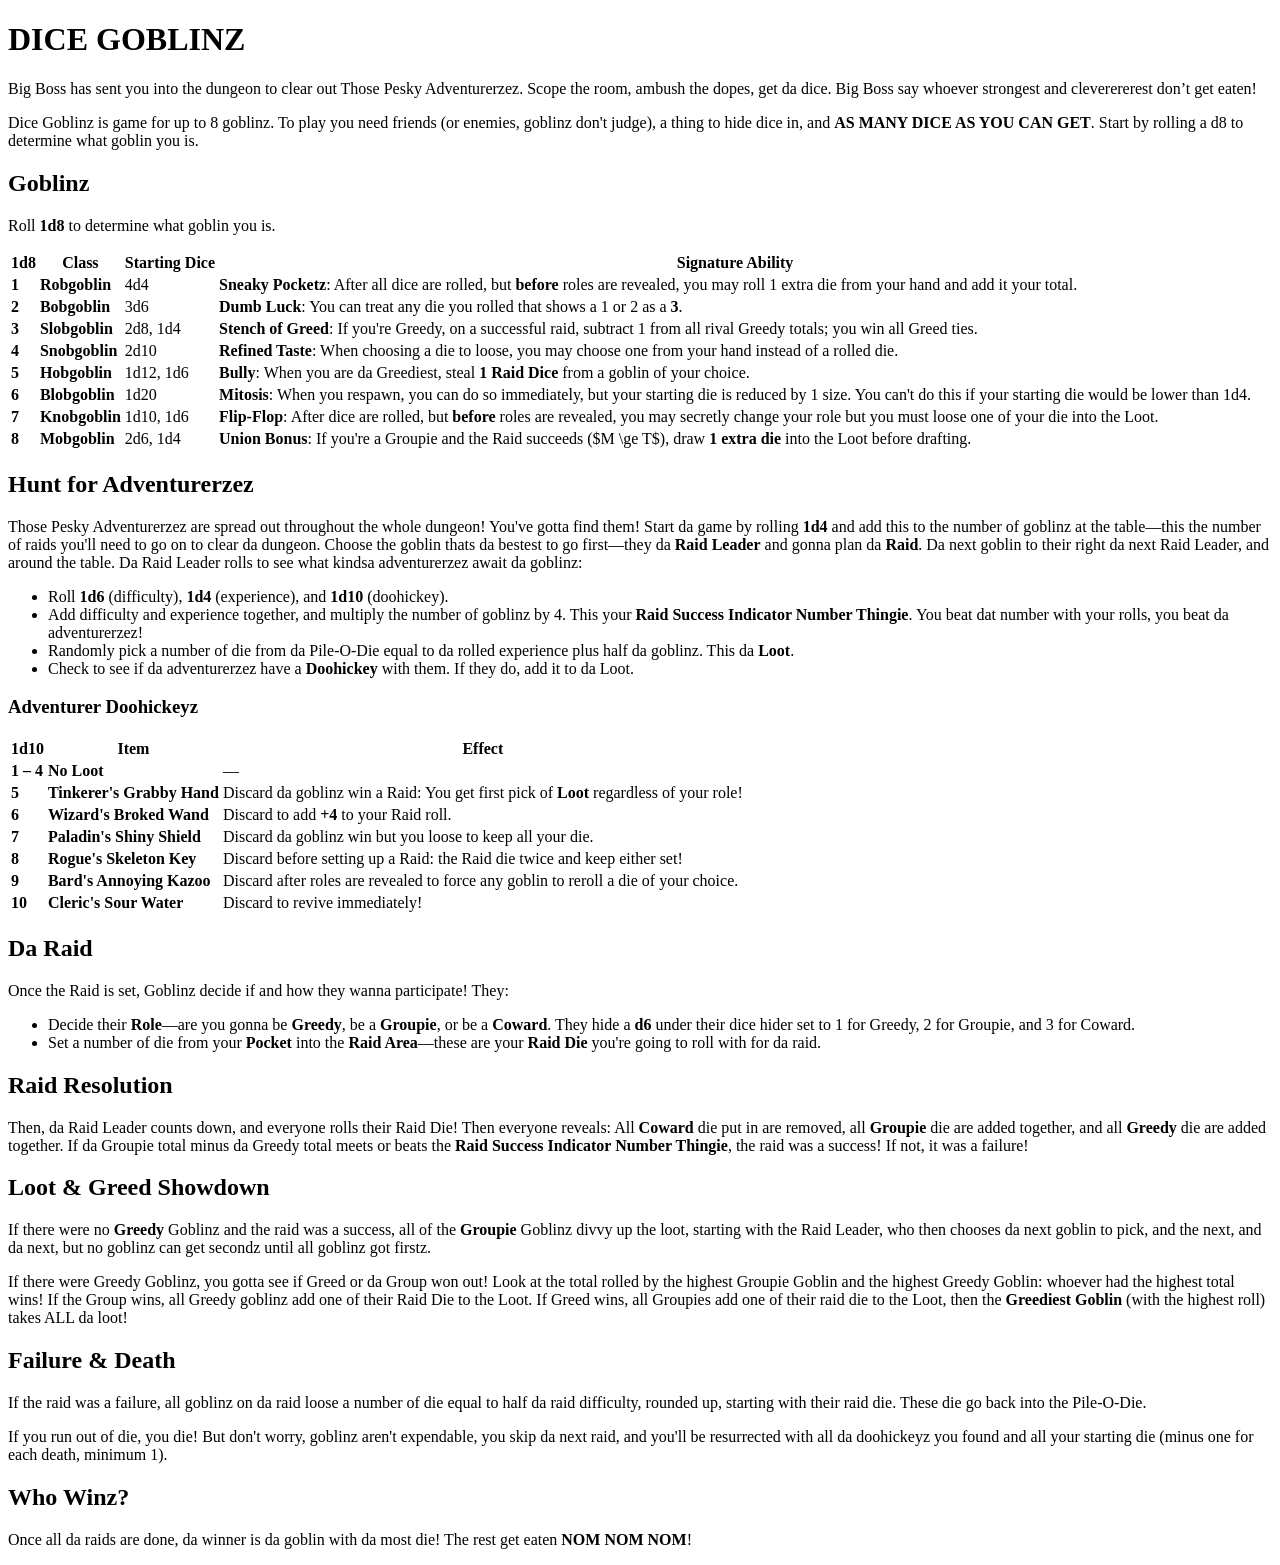
==== index.html @ c92e4a64 "feat: add semantic HTML structure and content for Dice Goblinz" ====
<!DOCTYPE html>
<html lang="en">
<head>
  <meta charset="UTF-8">
  <meta name="viewport" content="width=device-width, initial-scale=1.0">
  <title>DICE GOBLINZ</title>
  <link rel="preconnect" href="https://fonts.googleapis.com">
  <link rel="preconnect" href="https://fonts.gstatic.com" crossorigin>
  <link href="https://fonts.googleapis.com/css2?family=MedievalSharp&family=Patrick+Hand&display=swap" rel="stylesheet">
  <link rel="stylesheet" href="style.css">
</head>
<body>
  <!-- Inline SVG paper texture filter -->
  <svg class="svg-filters" aria-hidden="true" width="0" height="0" style="position: absolute; width: 0; height: 0; overflow: hidden;">
    <filter id="paper-texture">
      <feTurbulence type="fractalNoise" baseFrequency="0.04" numOctaves="4" result="noise" />
      <feColorMatrix type="matrix" values="0 0 0 0 0.94  0 0 0 0 0.88  0 0 0 0 0.76  0 0 0 0.07 0" result="coloredNoise" />
      <feComposite operator="in" in="coloredNoise" in2="SourceGraphic" result="composite" />
      <feBlend mode="multiply" in="SourceGraphic" in2="composite" />
    </filter>
  </svg>

  <main class="parchment-sheet">
    <header class="masthead">
      <h1>DICE GOBLINZ</h1>
      <p class="flavor-quote">Big Boss has sent you into the dungeon to clear out Those Pesky Adventurerzez. Scope the room, ambush the dopes, get da dice. Big Boss say whoever strongest and cleverererest don’t get eaten!</p>
      <p class="overview">Dice Goblinz is game for up to 8 goblinz. To play you need friends (or enemies, goblinz don't judge), a thing to hide dice in, and <strong>AS MANY DICE AS YOU CAN GET</strong>. Start by rolling a d8 to determine what goblin you is.</p>
    </header>

    <div class="two-columns">
      <div class="col-left">
        <section class="rule-card">
          <h2>Goblinz</h2>
          <p>Roll <strong>1d8</strong> to determine what goblin you is.</p>
          <table class="hand-drawn-table">
            <thead>
              <tr>
                <th>1d8</th>
                <th>Class</th>
                <th>Starting Dice</th>
                <th>Signature Ability</th>
              </tr>
            </thead>
            <tbody>
              <tr class="goblin-row">
                <td><strong>1</strong></td>
                <td><strong>Robgoblin</strong></td>
                <td>4d4</td>
                <td><strong>Sneaky Pocketz</strong>: After all dice are rolled, but <strong>before</strong> roles are revealed, you may roll 1 extra die from your hand and add it your total.</td>
              </tr>
              <tr class="goblin-row">
                <td><strong>2</strong></td>
                <td><strong>Bobgoblin</strong></td>
                <td>3d6</td>
                <td><strong>Dumb Luck</strong>: You can treat any die you rolled that shows a 1 or 2 as a <strong>3</strong>.</td>
              </tr>
              <tr class="goblin-row">
                <td><strong>3</strong></td>
                <td><strong>Slobgoblin</strong></td>
                <td>2d8, 1d4</td>
                <td><strong>Stench of Greed</strong>: If you're Greedy, on a successful raid, subtract 1 from all rival Greedy totals; you win all Greed ties.</td>
              </tr>
              <tr class="goblin-row">
                <td><strong>4</strong></td>
                <td><strong>Snobgoblin</strong></td>
                <td>2d10</td>
                <td><strong>Refined Taste</strong>: When choosing a die to loose, you may choose one from your hand instead of a rolled die.</td>
              </tr>
              <tr class="goblin-row">
                <td><strong>5</strong></td>
                <td><strong>Hobgoblin</strong></td>
                <td>1d12, 1d6</td>
                <td><strong>Bully</strong>: When you are da Greediest, steal <strong>1 Raid Dice</strong> from a goblin of your choice.</td>
              </tr>
              <tr class="goblin-row">
                <td><strong>6</strong></td>
                <td><strong>Blobgoblin</strong></td>
                <td>1d20</td>
                <td><strong>Mitosis</strong>: When you respawn, you can do so immediately, but your starting die is reduced by 1 size. You can't do this if your starting die would be lower than 1d4.</td>
              </tr>
              <tr class="goblin-row">
                <td><strong>7</strong></td>
                <td><strong>Knobgoblin</strong></td>
                <td>1d10, 1d6</td>
                <td><strong>Flip-Flop</strong>: After dice are rolled, but <strong>before</strong> roles are revealed, you may secretly change your role but you must loose one of your die into the Loot.</td>
              </tr>
              <tr class="goblin-row">
                <td><strong>8</strong></td>
                <td><strong>Mobgoblin</strong></td>
                <td>2d6, 1d4</td>
                <td><strong>Union Bonus</strong>: If you're a Groupie and the Raid succeeds ($M \ge T$), draw <strong>1 extra die</strong> into the Loot before drafting.</td>
              </tr>
            </tbody>
          </table>
        </section>

        <section class="rule-card">
          <h2>Hunt for Adventurerzez</h2>
          <p>Those Pesky Adventurerzez are spread out throughout the whole dungeon! You've gotta find them! Start da game by rolling <strong>1d4</strong> and add this to the number of goblinz at the table—this the number of raids you'll need to go on to clear da dungeon. Choose the goblin thats da bestest to go first—they da <strong>Raid Leader</strong> and gonna plan da <strong>Raid</strong>. Da next goblin to their right da next Raid Leader, and around the table. Da Raid Leader rolls to see what kindsa adventurerzez await da goblinz:</p>
          <ul>
            <li>Roll <strong>1d6</strong> (difficulty), <strong>1d4</strong> (experience), and <strong>1d10</strong> (doohickey).</li>
            <li>Add difficulty and experience together, and multiply the number of goblinz by 4. This your <strong>Raid Success Indicator Number Thingie</strong>. You beat dat number with your rolls, you beat da adventurerzez!</li>
            <li>Randomly pick a number of die from da Pile-O-Die equal to da rolled experience plus half da goblinz. This da <strong>Loot</strong>.</li>
            <li>Check to see if da adventurerzez have a <strong>Doohickey</strong> with them. If they do, add it to da Loot.</li>
          </ul>

          <h3>Adventurer Doohickeyz</h3>
          <table class="hand-drawn-table">
            <thead>
              <tr>
                <th>1d10</th>
                <th>Item</th>
                <th>Effect</th>
              </tr>
            </thead>
            <tbody>
              <tr class="doohickey-row">
                <td><strong>1 – 4</strong></td>
                <td><strong>No Loot</strong></td>
                <td>—</td>
              </tr>
              <tr class="doohickey-row">
                <td><strong>5</strong></td>
                <td><strong>Tinkerer's Grabby Hand</strong></td>
                <td>Discard da goblinz win a Raid: You get first pick of <strong>Loot</strong> regardless of your role!</td>
              </tr>
              <tr class="doohickey-row">
                <td><strong>6</strong></td>
                <td><strong>Wizard's Broked Wand</strong></td>
                <td>Discard to add <strong>+4</strong> to your Raid roll.</td>
              </tr>
              <tr class="doohickey-row">
                <td><strong>7</strong></td>
                <td><strong>Paladin's Shiny Shield</strong></td>
                <td>Discard da goblinz win but you loose to keep all your die.</td>
              </tr>
              <tr class="doohickey-row">
                <td><strong>8</strong></td>
                <td><strong>Rogue's Skeleton Key</strong></td>
                <td>Discard before setting up a Raid: the Raid die twice and keep either set!</td>
              </tr>
              <tr class="doohickey-row">
                <td><strong>9</strong></td>
                <td><strong>Bard's Annoying Kazoo</strong></td>
                <td>Discard after roles are revealed to force any goblin to reroll a die of your choice.</td>
              </tr>
              <tr class="doohickey-row">
                <td><strong>10</strong></td>
                <td><strong>Cleric's Sour Water</strong></td>
                <td>Discard to revive immediately!</td>
              </tr>
            </tbody>
          </table>
        </section>
      </div>

      <div class="col-right">
        <section class="rule-card">
          <h2>Da Raid</h2>
          <p>Once the Raid is set, Goblinz decide if and how they wanna participate! They:</p>
          <ul>
            <li>Decide their <strong>Role</strong>—are you gonna be <strong>Greedy</strong>, be a <strong>Groupie</strong>, or be a <strong>Coward</strong>. They hide a <strong>d6</strong> under their dice hider set to 1 for Greedy, 2 for Groupie, and 3 for Coward.</li>
            <li>Set a number of die from your <strong>Pocket</strong> into the <strong>Raid Area</strong>—these are your <strong>Raid Die</strong> you're going to roll with for da raid.</li>
          </ul>
        </section>

        <section class="rule-card">
          <h2>Raid Resolution</h2>
          <p>Then, da Raid Leader counts down, and everyone rolls their Raid Die! Then everyone reveals: All <strong>Coward</strong> die put in are removed, all <strong>Groupie</strong> die are added together, and all <strong>Greedy</strong> die are added together. If da Groupie total minus da Greedy total meets or beats the <strong>Raid Success Indicator Number Thingie</strong>, the raid was a success! If not, it was a failure!</p>
        </section>

        <section class="rule-card">
          <h2>Loot &amp; Greed Showdown</h2>
          <p>If there were no <strong>Greedy</strong> Goblinz and the raid was a success, all of the <strong>Groupie</strong> Goblinz divvy up the loot, starting with the Raid Leader, who then chooses da next goblin to pick, and the next, and da next, but no goblinz can get secondz until all goblinz got firstz.</p>
          <p>If there were Greedy Goblinz, you gotta see if Greed or da Group won out! Look at the total rolled by the highest Groupie Goblin and the highest Greedy Goblin: whoever had the highest total wins! If the Group wins, all Greedy goblinz add one of their Raid Die to the Loot. If Greed wins, all Groupies add one of their raid die to the Loot, then the <strong>Greediest Goblin</strong> (with the highest roll) takes ALL da loot!</p>
        </section>

        <section class="rule-card">
          <h2>Failure &amp; Death</h2>
          <p>If the raid was a failure, all goblinz on da raid loose a number of die equal to half da raid difficulty, rounded up, starting with their raid die. These die go back into the Pile-O-Die.</p>
          <p>If you run out of die, you die! But don't worry, goblinz aren't expendable, you skip da next raid, and you'll be resurrected with all da doohickeyz you found and all your starting die (minus one for each death, minimum 1).</p>
        </section>

        <section class="rule-card nom-callout">
          <h2>Who Winz?</h2>
          <p>Once all da raids are done, da winner is da goblin with da most die! The rest get eaten <strong>NOM NOM NOM</strong>!</p>
        </section>
      </div>
    </div>
  </main>
</body>
</html>
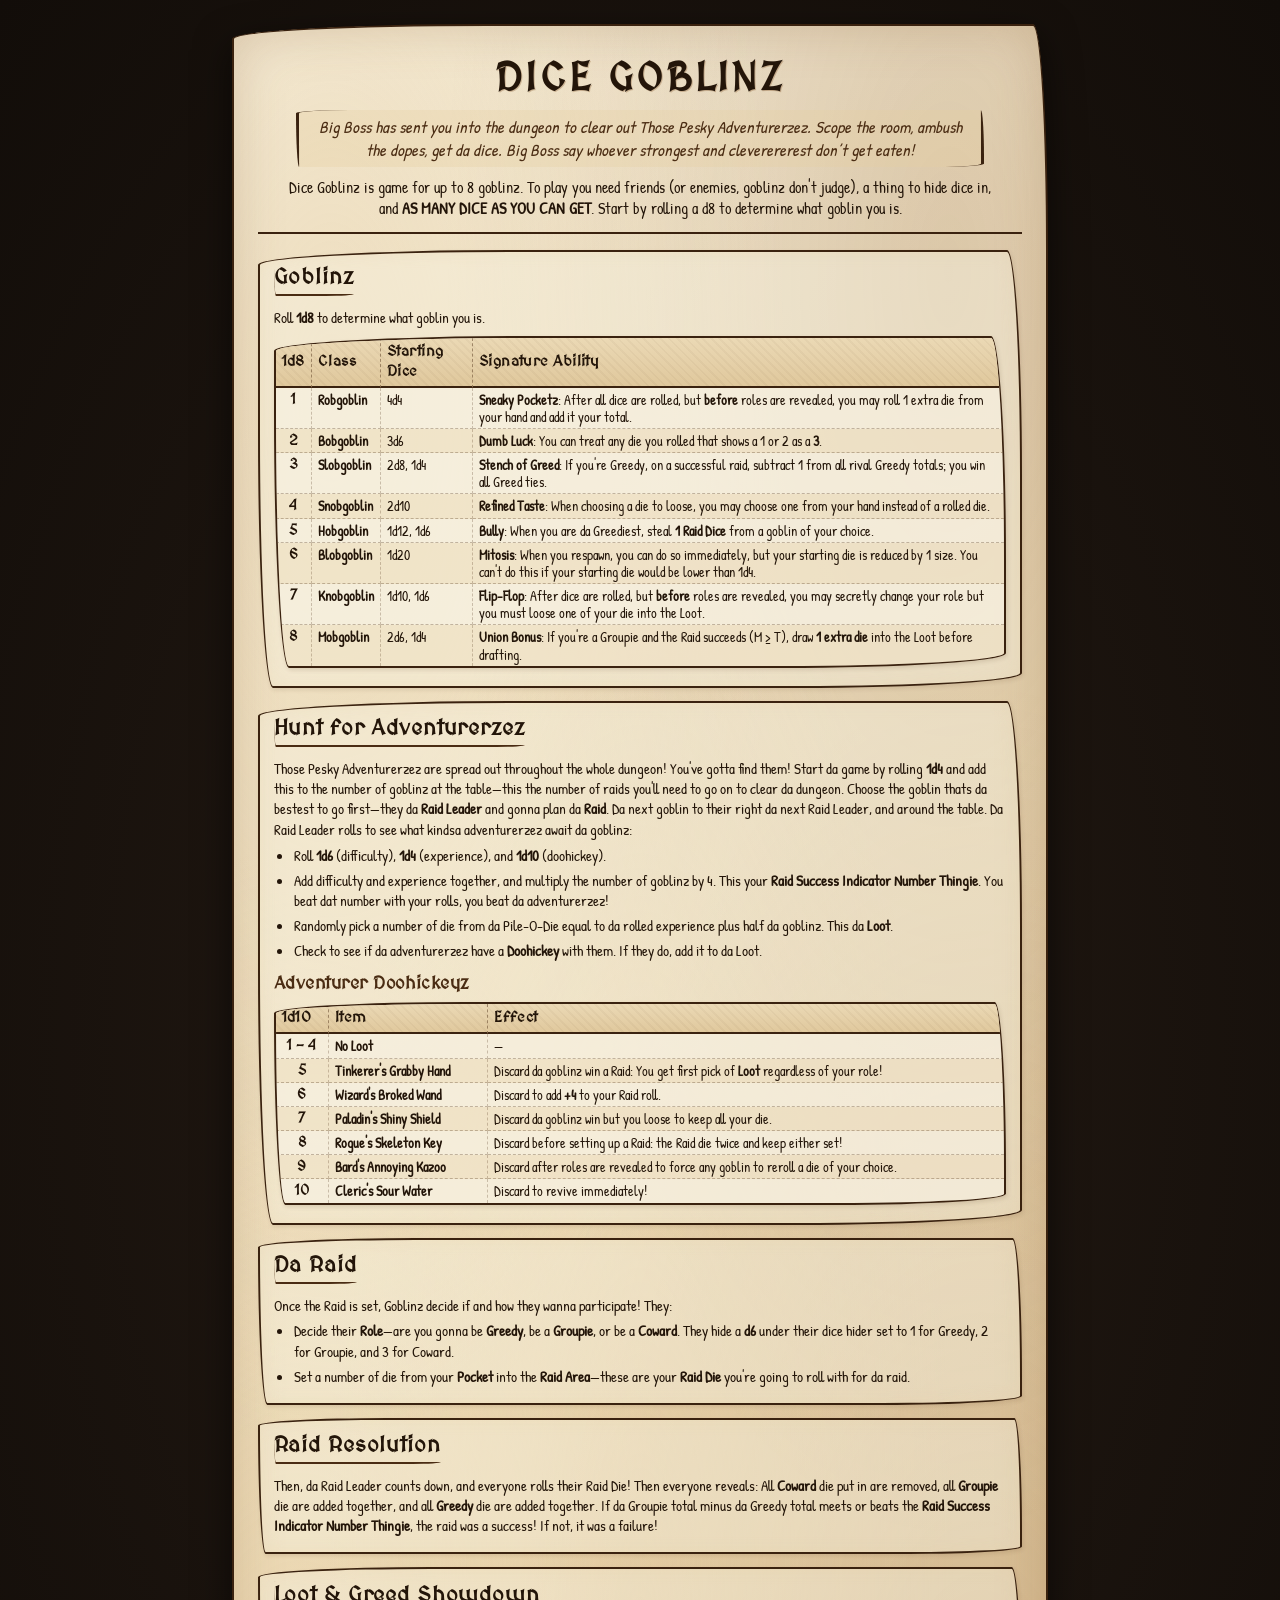
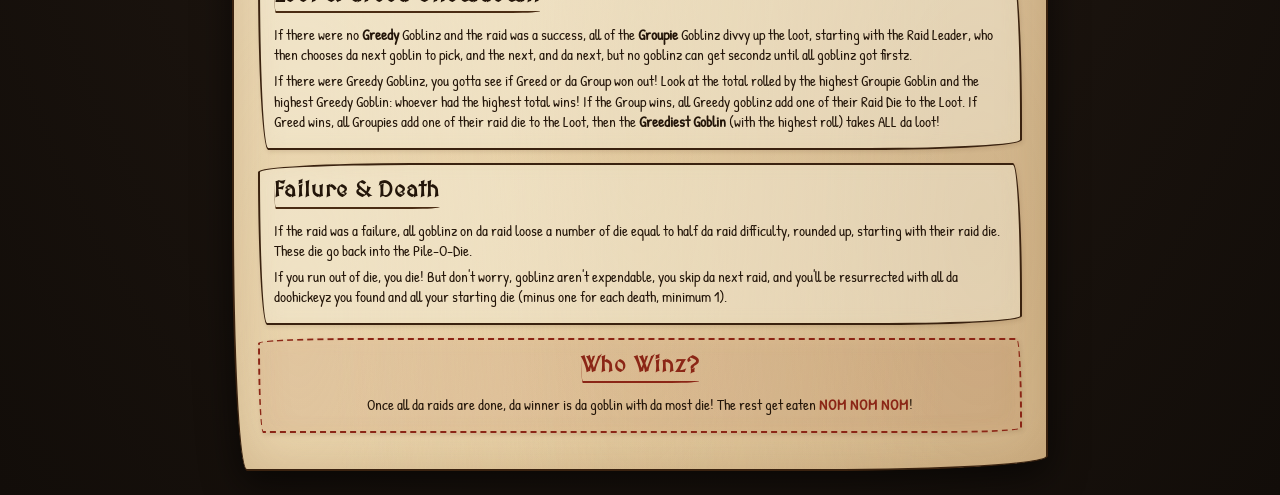
==== commit 8340dda4: "style: implement hand-scrawled parchment aesthetic and hand-drawn tables" ====
--- a/index.html
+++ b/index.html
@@ -88,7 +88,7 @@
                 <td><strong>8</strong></td>
                 <td><strong>Mobgoblin</strong></td>
                 <td>2d6, 1d4</td>
-                <td><strong>Union Bonus</strong>: If you're a Groupie and the Raid succeeds ($M \ge T$), draw <strong>1 extra die</strong> into the Loot before drafting.</td>
+                <td><strong>Union Bonus</strong>: If you're a Groupie and the Raid succeeds (M ≥ T), draw <strong>1 extra die</strong> into the Loot before drafting.</td>
               </tr>
             </tbody>
           </table>
--- a/style.css
+++ b/style.css
@@ -0,0 +1,318 @@
+/* ==========================================================================
+   Dice Goblinz - Hand-Scrawled Parchment Aesthetic & Hand-Drawn Tables
+   ========================================================================== */
+
+@import url('https://fonts.googleapis.com/css2?family=MedievalSharp&family=Patrick+Hand&display=swap');
+
+:root {
+  /* Parchment tones */
+  --parchment: #f7f1e1;
+  --parchment-light: #fcf9f2;
+  --parchment-mid: #eedebd;
+  --parchment-dark: #e5cca0;
+  --parchment-stain: #ddbf8e;
+  --parchment-edge: #8c5f33;
+  --parchment-shadow: rgba(74, 44, 19, 0.15);
+
+  /* Ink tones */
+  --ink: #231509;
+  --ink-secondary: #4a2c13;
+  --ink-border: #3a220f;
+  --ink-crimson: #8b2616;
+  --ink-green: #1a5e20;
+  --ink-gold: #a8782a;
+  --ink-faint: rgba(35, 21, 9, 0.08);
+  --ink-shading: rgba(74, 44, 19, 0.12);
+
+  /* Hand-drawn geometry */
+  --hand-drawn-radius: 255px 15px 225px 15px / 15px 225px 15px 255px;
+}
+
+*, *::before, *::after {
+  box-sizing: border-box;
+}
+
+body {
+  margin: 0;
+  padding: 1.5rem 1rem;
+  background-color: #18120e;
+  background-image:
+    radial-gradient(ellipse at center, #251b14 0%, #120d09 100%);
+  color: var(--ink);
+  font-family: 'Patrick Hand', 'Kalam', 'Caveat', cursive, sans-serif;
+  font-size: 15px;
+  line-height: 1.35;
+  min-height: 100vh;
+}
+
+/* Inline SVG filters hidden from rendering tree */
+.svg-filters {
+  position: absolute;
+  width: 0;
+  height: 0;
+  overflow: hidden;
+  pointer-events: none;
+}
+
+/* ==========================================================================
+   Parchment Sheet Surface
+   ========================================================================== */
+
+.parchment-sheet {
+  position: relative;
+  max-width: 8.5in;
+  margin: 0 auto;
+  padding: 1.5rem;
+  background-color: var(--parchment);
+  background-image:
+    radial-gradient(ellipse at 12% 18%, rgba(229, 204, 160, 0.45) 0%, transparent 45%),
+    radial-gradient(ellipse at 88% 12%, rgba(140, 95, 51, 0.22) 0%, transparent 50%),
+    radial-gradient(ellipse at 50% 80%, rgba(221, 191, 142, 0.35) 0%, transparent 55%),
+    radial-gradient(ellipse at 92% 88%, rgba(140, 95, 51, 0.26) 0%, transparent 45%),
+    radial-gradient(ellipse at 8% 92%, rgba(229, 204, 160, 0.38) 0%, transparent 40%),
+    linear-gradient(135deg, #f7f1e1 0%, #eedebd 50%, #e5cca0 100%);
+  color: var(--ink);
+  border: 2px solid var(--ink-border);
+  border-radius: 255px 15px 225px 15px / 15px 225px 15px 255px;
+  box-shadow:
+    0 12px 36px rgba(0, 0, 0, 0.6),
+    inset 0 0 50px rgba(140, 95, 51, 0.25);
+  overflow: hidden;
+}
+
+/* SVG paper grain filter overlay */
+.parchment-sheet::before {
+  content: "";
+  position: absolute;
+  inset: 0;
+  filter: url('#paper-texture');
+  opacity: 0.28;
+  mix-blend-mode: multiply;
+  pointer-events: none;
+  z-index: 0;
+}
+
+.parchment-sheet > * {
+  position: relative;
+  z-index: 1;
+}
+
+/* ==========================================================================
+   Typography Hierarchy & Masthead
+   ========================================================================== */
+
+.masthead {
+  text-align: center;
+  margin-bottom: 1rem;
+  padding-bottom: 0.75rem;
+  border-bottom: 2px double var(--ink-border);
+}
+
+.masthead h1 {
+  font-family: 'MedievalSharp', 'Almendra', cursive, fantasy, sans-serif;
+  font-size: 2.5rem;
+  font-weight: 700;
+  letter-spacing: 0.08em;
+  color: var(--ink);
+  margin: 0 0 0.4rem 0;
+  text-shadow: 1px 1px 0 rgba(140, 95, 51, 0.35);
+  text-transform: uppercase;
+}
+
+.flavor-quote {
+  font-family: 'Patrick Hand', 'Caveat', cursive, sans-serif;
+  font-style: italic;
+  font-size: 1.05rem;
+  line-height: 1.35;
+  color: var(--ink-secondary);
+  max-width: 90%;
+  margin: 0 auto 0.6rem auto;
+  padding: 0.35rem 0.8rem;
+  background: rgba(229, 204, 160, 0.3);
+  border-left: 3px solid var(--ink-border);
+  border-right: 3px solid var(--ink-border);
+  border-radius: 255px 15px 225px 15px / 15px 225px 15px 255px;
+}
+
+.overview {
+  font-size: 1rem;
+  line-height: 1.35;
+  max-width: 92%;
+  margin: 0 auto;
+  color: var(--ink);
+}
+
+/* ==========================================================================
+   Hand-Drawn Rule Cards & Section Headers
+   ========================================================================== */
+
+.rule-card {
+  background: rgba(247, 241, 225, 0.45);
+  border: 2px solid var(--ink-border);
+  border-radius: 255px 15px 225px 15px / 15px 225px 15px 255px;
+  padding: 0.65rem 0.85rem;
+  margin-bottom: 0.8rem;
+  box-shadow:
+    1px 2px 4px var(--ink-shading),
+    inset 0 0 15px rgba(229, 204, 160, 0.2);
+}
+
+.rule-card h2 {
+  font-family: 'MedievalSharp', 'Almendra', cursive, fantasy, sans-serif;
+  font-size: 1.35rem;
+  font-weight: 700;
+  color: var(--ink);
+  margin: 0 0 0.4rem 0;
+  padding-bottom: 0.15rem;
+  border-bottom: 2px solid var(--ink-secondary);
+  border-radius: 255px 15px 225px 15px / 15px 225px 15px 255px;
+  display: inline-block;
+  letter-spacing: 0.04em;
+}
+
+.rule-card h3 {
+  font-family: 'MedievalSharp', 'Almendra', cursive, fantasy, sans-serif;
+  font-size: 1.1rem;
+  font-weight: 700;
+  color: var(--ink-secondary);
+  margin: 0.6rem 0 0.35rem 0;
+  letter-spacing: 0.03em;
+}
+
+.rule-card p {
+  margin: 0.35rem 0;
+}
+
+.rule-card ul {
+  margin: 0.35rem 0;
+  padding-left: 1.25rem;
+}
+
+.rule-card li {
+  margin-bottom: 0.3rem;
+}
+
+/* Thematic Callout Blocks */
+.nom-callout {
+  background: rgba(139, 38, 22, 0.08);
+  border: 2px dashed var(--ink-crimson);
+  border-radius: 255px 15px 225px 15px / 15px 225px 15px 255px;
+  text-align: center;
+  padding: 0.6rem 0.85rem;
+}
+
+.nom-callout h2 {
+  color: var(--ink-crimson);
+  border-bottom-color: var(--ink-crimson);
+}
+
+.nom-callout strong {
+  color: var(--ink-crimson);
+  letter-spacing: 0.05em;
+}
+
+/* ==========================================================================
+   Hand-Drawn Table Aesthetics
+   ========================================================================== */
+
+.hand-drawn-table {
+  width: 100%;
+  border-collapse: separate;
+  border-spacing: 0;
+  margin: 0.5rem 0;
+  border: 2px solid var(--ink-border);
+  border-radius: 255px 15px 225px 15px / 15px 225px 15px 255px;
+  overflow: hidden;
+  background-color: rgba(247, 241, 225, 0.5);
+  box-shadow: 1px 2px 4px var(--parchment-shadow);
+}
+
+.hand-drawn-table thead tr {
+  background:
+    repeating-linear-gradient(
+      45deg,
+      rgba(74, 44, 19, 0.04),
+      rgba(74, 44, 19, 0.04) 2px,
+      transparent 2px,
+      transparent 6px
+    ),
+    linear-gradient(to bottom, #ebd9b5 0%, #dfc79b 100%);
+}
+
+.hand-drawn-table th {
+  font-family: 'MedievalSharp', 'Almendra', cursive, fantasy, sans-serif;
+  font-weight: 700;
+  color: var(--ink);
+  text-align: left;
+  padding: 4px 6px;
+  border-bottom: 2px solid var(--ink-border);
+  border-right: 1px dashed rgba(74, 44, 19, 0.45);
+  font-size: 0.92rem;
+  letter-spacing: 0.03em;
+}
+
+.hand-drawn-table th:last-child {
+  border-right: none;
+}
+
+.hand-drawn-table td {
+  padding: 3px 6px;
+  border-bottom: 1px dashed rgba(74, 44, 19, 0.3);
+  border-right: 1px dashed rgba(74, 44, 19, 0.25);
+  font-size: 0.88rem;
+  line-height: 1.22;
+  color: var(--ink);
+  vertical-align: top;
+}
+
+.hand-drawn-table td:last-child {
+  border-right: none;
+}
+
+.hand-drawn-table tbody tr:last-child td {
+  border-bottom: none;
+}
+
+/* Uneven cell shading & hand-tinting */
+.hand-drawn-table tbody tr:nth-child(even) {
+  background-color: rgba(229, 204, 160, 0.28);
+}
+
+.hand-drawn-table tbody tr:nth-child(odd) {
+  background-color: rgba(247, 241, 225, 0.35);
+}
+
+.hand-drawn-table tbody tr:hover {
+  background-color: rgba(221, 191, 142, 0.45);
+}
+
+/* Distinctive first-column roll styling */
+.hand-drawn-table td:first-child {
+  font-family: 'MedievalSharp', cursive, fantasy, sans-serif;
+  font-weight: 700;
+  text-align: center;
+  color: var(--ink-secondary);
+  white-space: nowrap;
+}
+
+/* ==========================================================================
+   Ink Stamps & Highlights
+   ========================================================================== */
+
+strong {
+  font-weight: 700;
+  color: var(--ink);
+}
+
+.ink-accent {
+  color: var(--ink-crimson);
+}
+
+.ink-badge {
+  display: inline-block;
+  border: 1px solid var(--ink-crimson);
+  border-radius: 255px 15px 225px 15px / 15px 225px 15px 255px;
+  padding: 0.1em 0.35em;
+  color: var(--ink-crimson);
+  font-weight: bold;
+}
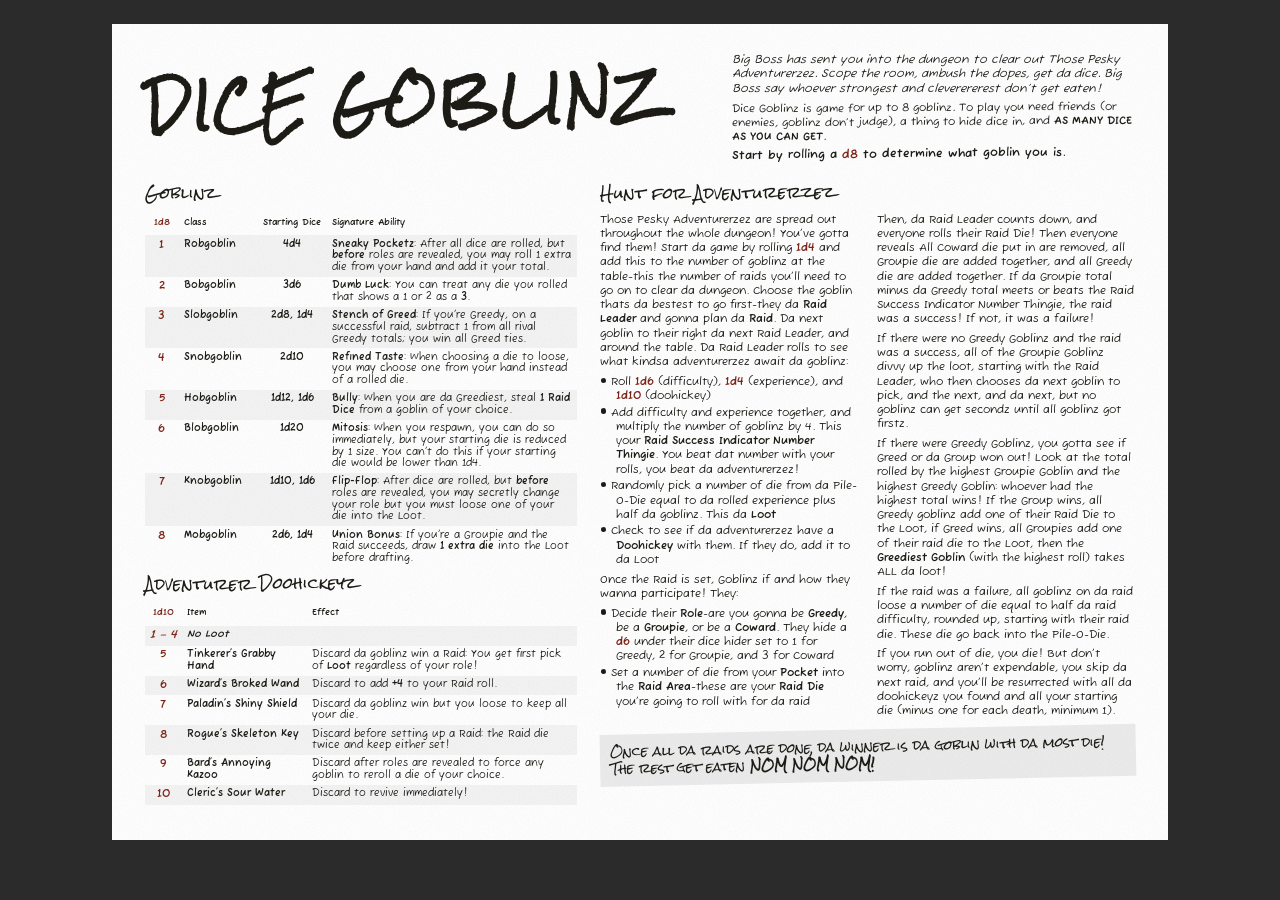
==== commit 17463191: "Website" ====
--- a/index.html
+++ b/index.html
@@ -1,192 +1,107 @@
 <!DOCTYPE html>
 <html lang="en">
 <head>
-  <meta charset="UTF-8">
-  <meta name="viewport" content="width=device-width, initial-scale=1.0">
-  <title>DICE GOBLINZ</title>
-  <link rel="preconnect" href="https://fonts.googleapis.com">
-  <link rel="preconnect" href="https://fonts.gstatic.com" crossorigin>
-  <link href="https://fonts.googleapis.com/css2?family=MedievalSharp&family=Patrick+Hand&display=swap" rel="stylesheet">
-  <link rel="stylesheet" href="style.css">
+<meta charset="utf-8">
+<title>Dice Goblinz</title>
+<meta name="viewport" content="width=device-width, initial-scale=1">
+<meta name="description" content="Da rules for Dice Goblinz, on one page you can print.">
+<link rel="preconnect" href="https://fonts.googleapis.com">
+<link rel="preconnect" href="https://fonts.gstatic.com" crossorigin>
+<link href="https://fonts.googleapis.com/css2?family=Fuzzy+Bubbles:wght@400;700&family=Rock+Salt&display=swap" rel="stylesheet">
+<link rel="stylesheet" href="style.css">
 </head>
 <body>
-  <!-- Inline SVG paper texture filter -->
-  <svg class="svg-filters" aria-hidden="true" width="0" height="0" style="position: absolute; width: 0; height: 0; overflow: hidden;">
-    <filter id="paper-texture">
-      <feTurbulence type="fractalNoise" baseFrequency="0.04" numOctaves="4" result="noise" />
-      <feColorMatrix type="matrix" values="0 0 0 0 0.94  0 0 0 0 0.88  0 0 0 0 0.76  0 0 0 0.07 0" result="coloredNoise" />
-      <feComposite operator="in" in="coloredNoise" in2="SourceGraphic" result="composite" />
-      <feBlend mode="multiply" in="SourceGraphic" in2="composite" />
-    </filter>
-  </svg>
+<svg class="defs" aria-hidden="true">
+  <filter id="grain"><feTurbulence type="fractalNoise" baseFrequency="0.8" numOctaves="3"/><feColorMatrix type="saturate" values="0"/></filter>
+</svg>
 
-  <main class="parchment-sheet">
-    <header class="masthead">
-      <h1>DICE GOBLINZ</h1>
-      <p class="flavor-quote">Big Boss has sent you into the dungeon to clear out Those Pesky Adventurerzez. Scope the room, ambush the dopes, get da dice. Big Boss say whoever strongest and cleverererest don’t get eaten!</p>
-      <p class="overview">Dice Goblinz is game for up to 8 goblinz. To play you need friends (or enemies, goblinz don't judge), a thing to hide dice in, and <strong>AS MANY DICE AS YOU CAN GET</strong>. Start by rolling a d8 to determine what goblin you is.</p>
-    </header>
+<div class="stage">
+<div class="sheet">
+  <div class="paper-grain" aria-hidden="true"></div>
 
-    <div class="two-columns">
-      <div class="col-left">
-        <section class="rule-card">
-          <h2>Goblinz</h2>
-          <p>Roll <strong>1d8</strong> to determine what goblin you is.</p>
-          <table class="hand-drawn-table">
-            <thead>
-              <tr>
-                <th>1d8</th>
-                <th>Class</th>
-                <th>Starting Dice</th>
-                <th>Signature Ability</th>
-              </tr>
-            </thead>
-            <tbody>
-              <tr class="goblin-row">
-                <td><strong>1</strong></td>
-                <td><strong>Robgoblin</strong></td>
-                <td>4d4</td>
-                <td><strong>Sneaky Pocketz</strong>: After all dice are rolled, but <strong>before</strong> roles are revealed, you may roll 1 extra die from your hand and add it your total.</td>
-              </tr>
-              <tr class="goblin-row">
-                <td><strong>2</strong></td>
-                <td><strong>Bobgoblin</strong></td>
-                <td>3d6</td>
-                <td><strong>Dumb Luck</strong>: You can treat any die you rolled that shows a 1 or 2 as a <strong>3</strong>.</td>
-              </tr>
-              <tr class="goblin-row">
-                <td><strong>3</strong></td>
-                <td><strong>Slobgoblin</strong></td>
-                <td>2d8, 1d4</td>
-                <td><strong>Stench of Greed</strong>: If you're Greedy, on a successful raid, subtract 1 from all rival Greedy totals; you win all Greed ties.</td>
-              </tr>
-              <tr class="goblin-row">
-                <td><strong>4</strong></td>
-                <td><strong>Snobgoblin</strong></td>
-                <td>2d10</td>
-                <td><strong>Refined Taste</strong>: When choosing a die to loose, you may choose one from your hand instead of a rolled die.</td>
-              </tr>
-              <tr class="goblin-row">
-                <td><strong>5</strong></td>
-                <td><strong>Hobgoblin</strong></td>
-                <td>1d12, 1d6</td>
-                <td><strong>Bully</strong>: When you are da Greediest, steal <strong>1 Raid Dice</strong> from a goblin of your choice.</td>
-              </tr>
-              <tr class="goblin-row">
-                <td><strong>6</strong></td>
-                <td><strong>Blobgoblin</strong></td>
-                <td>1d20</td>
-                <td><strong>Mitosis</strong>: When you respawn, you can do so immediately, but your starting die is reduced by 1 size. You can't do this if your starting die would be lower than 1d4.</td>
-              </tr>
-              <tr class="goblin-row">
-                <td><strong>7</strong></td>
-                <td><strong>Knobgoblin</strong></td>
-                <td>1d10, 1d6</td>
-                <td><strong>Flip-Flop</strong>: After dice are rolled, but <strong>before</strong> roles are revealed, you may secretly change your role but you must loose one of your die into the Loot.</td>
-              </tr>
-              <tr class="goblin-row">
-                <td><strong>8</strong></td>
-                <td><strong>Mobgoblin</strong></td>
-                <td>2d6, 1d4</td>
-                <td><strong>Union Bonus</strong>: If you're a Groupie and the Raid succeeds (M ≥ T), draw <strong>1 extra die</strong> into the Loot before drafting.</td>
-              </tr>
-            </tbody>
-          </table>
-        </section>
+  <header class="masthead">
+    <div class="mast-left">
+      <h1 class="wordmark">DICE GOBLINZ</h1>
+    </div>
+    <div class="mast-right">
+      <p class="flavor">Big Boss has sent you into the dungeon to clear out Those Pesky Adventurerzez. Scope the room, ambush the dopes, get da dice. Big Boss say whoever strongest and cleverererest don&rsquo;t get eaten!</p>
+      <p class="needs">Dice Goblinz is game for up to 8 goblinz. To play you need friends (or enemies, goblinz don&rsquo;t judge), a thing to hide dice in, and <b>AS MANY DICE AS YOU CAN GET</b>.</p>
+      <p class="rollup">Start by rolling a <b class="die">d8</b> to determine what goblin you is.</p>
+    </div>
+  </header>
 
-        <section class="rule-card">
-          <h2>Hunt for Adventurerzez</h2>
-          <p>Those Pesky Adventurerzez are spread out throughout the whole dungeon! You've gotta find them! Start da game by rolling <strong>1d4</strong> and add this to the number of goblinz at the table—this the number of raids you'll need to go on to clear da dungeon. Choose the goblin thats da bestest to go first—they da <strong>Raid Leader</strong> and gonna plan da <strong>Raid</strong>. Da next goblin to their right da next Raid Leader, and around the table. Da Raid Leader rolls to see what kindsa adventurerzez await da goblinz:</p>
-          <ul>
-            <li>Roll <strong>1d6</strong> (difficulty), <strong>1d4</strong> (experience), and <strong>1d10</strong> (doohickey).</li>
-            <li>Add difficulty and experience together, and multiply the number of goblinz by 4. This your <strong>Raid Success Indicator Number Thingie</strong>. You beat dat number with your rolls, you beat da adventurerzez!</li>
-            <li>Randomly pick a number of die from da Pile-O-Die equal to da rolled experience plus half da goblinz. This da <strong>Loot</strong>.</li>
-            <li>Check to see if da adventurerzez have a <strong>Doohickey</strong> with them. If they do, add it to da Loot.</li>
-          </ul>
-
-          <h3>Adventurer Doohickeyz</h3>
-          <table class="hand-drawn-table">
-            <thead>
-              <tr>
-                <th>1d10</th>
-                <th>Item</th>
-                <th>Effect</th>
-              </tr>
-            </thead>
-            <tbody>
-              <tr class="doohickey-row">
-                <td><strong>1 – 4</strong></td>
-                <td><strong>No Loot</strong></td>
-                <td>—</td>
-              </tr>
-              <tr class="doohickey-row">
-                <td><strong>5</strong></td>
-                <td><strong>Tinkerer's Grabby Hand</strong></td>
-                <td>Discard da goblinz win a Raid: You get first pick of <strong>Loot</strong> regardless of your role!</td>
-              </tr>
-              <tr class="doohickey-row">
-                <td><strong>6</strong></td>
-                <td><strong>Wizard's Broked Wand</strong></td>
-                <td>Discard to add <strong>+4</strong> to your Raid roll.</td>
-              </tr>
-              <tr class="doohickey-row">
-                <td><strong>7</strong></td>
-                <td><strong>Paladin's Shiny Shield</strong></td>
-                <td>Discard da goblinz win but you loose to keep all your die.</td>
-              </tr>
-              <tr class="doohickey-row">
-                <td><strong>8</strong></td>
-                <td><strong>Rogue's Skeleton Key</strong></td>
-                <td>Discard before setting up a Raid: the Raid die twice and keep either set!</td>
-              </tr>
-              <tr class="doohickey-row">
-                <td><strong>9</strong></td>
-                <td><strong>Bard's Annoying Kazoo</strong></td>
-                <td>Discard after roles are revealed to force any goblin to reroll a die of your choice.</td>
-              </tr>
-              <tr class="doohickey-row">
-                <td><strong>10</strong></td>
-                <td><strong>Cleric's Sour Water</strong></td>
-                <td>Discard to revive immediately!</td>
-              </tr>
-            </tbody>
-          </table>
-        </section>
+  <div class="body">
+    <section class="rail">
+      <h2 class="zone">Goblinz</h2>
+      <div class="tbl-wrap">
+      <table class="tbl goblinz">
+        <thead><tr><th class="c-roll">1d8</th><th class="c-name">Class</th><th class="c-dice">Starting Dice</th><th>Signature Ability</th></tr></thead>
+        <tbody>
+          <tr><td class="c-roll">1</td><td class="c-name">Robgoblin</td><td class="c-dice">4d4</td><td><b>Sneaky Pocketz</b>: After all dice are rolled, but <b>before</b> roles are revealed, you may roll 1 extra die from your hand and add it your total.</td></tr>
+          <tr><td class="c-roll">2</td><td class="c-name">Bobgoblin</td><td class="c-dice">3d6</td><td><b>Dumb Luck</b>: You can treat any die you rolled that shows a 1 or 2 as a <b>3</b>.</td></tr>
+          <tr><td class="c-roll">3</td><td class="c-name">Slobgoblin</td><td class="c-dice">2d8, 1d4</td><td><b>Stench of Greed</b>: If you&rsquo;re Greedy, on a successful raid, subtract 1 from all rival Greedy totals; you win all Greed ties.</td></tr>
+          <tr><td class="c-roll">4</td><td class="c-name">Snobgoblin</td><td class="c-dice">2d10</td><td><b>Refined Taste</b>: When choosing a die to loose, you may choose one from your hand instead of a rolled die.</td></tr>
+          <tr><td class="c-roll">5</td><td class="c-name">Hobgoblin</td><td class="c-dice">1d12, 1d6</td><td><b>Bully</b>: When you are da Greediest, steal <b>1 Raid Dice</b> from a goblin of your choice.</td></tr>
+          <tr><td class="c-roll">6</td><td class="c-name">Blobgoblin</td><td class="c-dice">1d20</td><td><b>Mitosis</b>: When you respawn, you can do so immediately, but your starting die is reduced by 1 size. You can&rsquo;t do this if your starting die would be lower than 1d4.</td></tr>
+          <tr><td class="c-roll">7</td><td class="c-name">Knobgoblin</td><td class="c-dice">1d10, 1d6</td><td><b>Flip-Flop</b>: After dice are rolled, but <b>before</b> roles are revealed, you may secretly change your role but you must loose one of your die into the Loot.</td></tr>
+          <tr><td class="c-roll">8</td><td class="c-name">Mobgoblin</td><td class="c-dice">2d6, 1d4</td><td><b>Union Bonus</b>: If you&rsquo;re a Groupie and the Raid succeeds, draw <b>1 extra die</b> into the Loot before drafting.</td></tr>
+        </tbody>
+      </table>
       </div>
 
-      <div class="col-right">
-        <section class="rule-card">
-          <h2>Da Raid</h2>
-          <p>Once the Raid is set, Goblinz decide if and how they wanna participate! They:</p>
-          <ul>
-            <li>Decide their <strong>Role</strong>—are you gonna be <strong>Greedy</strong>, be a <strong>Groupie</strong>, or be a <strong>Coward</strong>. They hide a <strong>d6</strong> under their dice hider set to 1 for Greedy, 2 for Groupie, and 3 for Coward.</li>
-            <li>Set a number of die from your <strong>Pocket</strong> into the <strong>Raid Area</strong>—these are your <strong>Raid Die</strong> you're going to roll with for da raid.</li>
-          </ul>
-        </section>
+      <h2 class="zone">Adventurer Doohickeyz</h2>
+      <div class="tbl-wrap">
+      <table class="tbl doohickeyz">
+        <thead><tr><th class="c-roll">1d10</th><th class="c-name">Item</th><th>Effect</th></tr></thead>
+        <tbody>
+          <tr class="nowt"><td class="c-roll">1 &ndash; 4</td><td class="c-name">No Loot</td><td></td></tr>
+          <tr><td class="c-roll">5</td><td class="c-name">Tinkerer&rsquo;s Grabby Hand</td><td>Discard da goblinz win a Raid: You get first pick of <b>Loot</b> regardless of your role!</td></tr>
+          <tr><td class="c-roll">6</td><td class="c-name">Wizard&rsquo;s Broked Wand</td><td>Discard to add <b>+4</b> to your Raid roll.</td></tr>
+          <tr><td class="c-roll">7</td><td class="c-name">Paladin&rsquo;s Shiny Shield</td><td>Discard da goblinz win but you loose to keep all your die.</td></tr>
+          <tr><td class="c-roll">8</td><td class="c-name">Rogue&rsquo;s Skeleton Key</td><td>Discard before setting up a Raid: the Raid die twice and keep either set!</td></tr>
+          <tr><td class="c-roll">9</td><td class="c-name">Bard&rsquo;s Annoying Kazoo</td><td>Discard after roles are revealed to force any goblin to reroll a die of your choice.</td></tr>
+          <tr><td class="c-roll">10</td><td class="c-name">Cleric&rsquo;s Sour Water</td><td>Discard to revive immediately!</td></tr>
+        </tbody>
+      </table>
+      </div>
+    </section>
 
-        <section class="rule-card">
-          <h2>Raid Resolution</h2>
-          <p>Then, da Raid Leader counts down, and everyone rolls their Raid Die! Then everyone reveals: All <strong>Coward</strong> die put in are removed, all <strong>Groupie</strong> die are added together, and all <strong>Greedy</strong> die are added together. If da Groupie total minus da Greedy total meets or beats the <strong>Raid Success Indicator Number Thingie</strong>, the raid was a success! If not, it was a failure!</p>
-        </section>
+    <section class="proc">
+      <h2 class="zone">Hunt for Adventurerzez</h2>
+      <div class="steps">
+        <p class="lede">Those Pesky Adventurerzez are spread out throughout the whole dungeon! You&rsquo;ve gotta find them! Start da game by rolling <b class="die">1d4</b> and add this to the number of goblinz at the table-this the number of raids you&rsquo;ll need to go on to clear da dungeon. Choose the goblin thats da bestest to go first-they da <b>Raid Leader</b> and gonna plan da <b>Raid</b>. Da next goblin to their right da next Raid Leader, and around the table. Da Raid Leader rolls to see what kindsa adventurerzez await da goblinz:</p>
 
-        <section class="rule-card">
-          <h2>Loot &amp; Greed Showdown</h2>
-          <p>If there were no <strong>Greedy</strong> Goblinz and the raid was a success, all of the <strong>Groupie</strong> Goblinz divvy up the loot, starting with the Raid Leader, who then chooses da next goblin to pick, and the next, and da next, but no goblinz can get secondz until all goblinz got firstz.</p>
-          <p>If there were Greedy Goblinz, you gotta see if Greed or da Group won out! Look at the total rolled by the highest Groupie Goblin and the highest Greedy Goblin: whoever had the highest total wins! If the Group wins, all Greedy goblinz add one of their Raid Die to the Loot. If Greed wins, all Groupies add one of their raid die to the Loot, then the <strong>Greediest Goblin</strong> (with the highest roll) takes ALL da loot!</p>
-        </section>
+        <ul class="bullets">
+          <li>Roll <b class="die">1d6</b> (difficulty), <b class="die">1d4</b> (experience), and <b class="die">1d10</b> (doohickey)</li>
+          <li>Add difficulty and experience together, and multiply the number of goblinz by 4. This your <b>Raid Success Indicator Number Thingie</b>. You beat dat number with your rolls, you beat da adventurerzez!</li>
+          <li>Randomly pick a number of die from da Pile-O-Die equal to da rolled experience plus half da goblinz. This da <b>Loot</b></li>
+          <li>Check to see if da adventurerzez have a <b>Doohickey</b> with them. If they do, add it to da Loot</li>
+        </ul>
 
-        <section class="rule-card">
-          <h2>Failure &amp; Death</h2>
-          <p>If the raid was a failure, all goblinz on da raid loose a number of die equal to half da raid difficulty, rounded up, starting with their raid die. These die go back into the Pile-O-Die.</p>
-          <p>If you run out of die, you die! But don't worry, goblinz aren't expendable, you skip da next raid, and you'll be resurrected with all da doohickeyz you found and all your starting die (minus one for each death, minimum 1).</p>
-        </section>
+        <p>Once the Raid is set, Goblinz if and how they wanna participate! They:</p>
+        <ul class="bullets">
+          <li>Decide their <b>Role</b>-are you gonna be <b>Greedy</b>, be a <b>Groupie</b>, or be a <b>Coward</b>. They hide a <b class="die">d6</b> under their dice hider set to 1 for Greedy, 2 for Groupie, and 3 for Coward</li>
+          <li>Set a number of die from your <b>Pocket</b> into the <b>Raid Area</b>-these are your <b>Raid Die</b> you&rsquo;re going to roll with for da raid</li>
+        </ul>
 
-        <section class="rule-card nom-callout">
-          <h2>Who Winz?</h2>
-          <p>Once all da raids are done, da winner is da goblin with da most die! The rest get eaten <strong>NOM NOM NOM</strong>!</p>
-        </section>
+        <p>Then, da Raid Leader counts down, and everyone rolls their Raid Die! Then everyone reveals  All Coward die put in are removed, all Groupie die are added together, and all Greedy die are added together. If da Groupie total minus da Greedy total meets or beats the Raid Success Indicator Number Thingie, the raid was a success! If not, it was a failure!</p>
+
+        <p>If there were no Greedy Goblinz and the raid was a success, all of the Groupie Goblinz divvy up the loot, starting with the Raid Leader, who then chooses da next goblin to pick, and the next, and da next, but no goblinz can get secondz until all goblinz got firstz.</p>
+
+        <p>If there were Greedy Goblinz, you gotta see if Greed or da Group won out! Look at the total rolled by the highest Groupie Goblin and the highest Greedy Goblin: whoever had the highest total wins! If the Group wins, all Greedy goblinz add one of their Raid Die to the Loot, if Greed wins, all Groupies add one of their raid die to the Loot, then the <b>Greediest Goblin</b> (with the highest roll) takes ALL da loot!</p>
+
+        <p>If the raid was a failure, all goblinz on da raid loose a number of die equal to half da raid difficulty, rounded up, starting with their raid die. These die go back into the Pile-O-Die.</p>
+
+        <p>If you run out of die, you die! But don&rsquo;t worry, goblinz aren&rsquo;t expendable, you skip da next raid, and you&rsquo;ll be resurrected with all da doohickeyz you found and all your starting die (minus one for each death, minimum 1).</p>
       </div>
-    </div>
-  </main>
+
+      <p class="win">Once all da raids are done, da winner is da goblin with da most die! The rest get eaten <b>NOM NOM NOM!</b></p>
+    </section>
+  </div>
+</div>
+</div>
+
+<script src="rough.js"></script>
+<script src="ink.js"></script>
 </body>
 </html>
--- a/style.css
+++ b/style.css
@@ -1,318 +1,230 @@
-/* ==========================================================================
-   Dice Goblinz - Hand-Scrawled Parchment Aesthetic & Hand-Drawn Tables
-   ========================================================================== */
-
-@import url('https://fonts.googleapis.com/css2?family=MedievalSharp&family=Patrick+Hand&display=swap');
+/* ============================================================
+   DICE GOBLINZ — Big Boss's Orderz
+   One landscape US Letter sheet. What you see is what prints.
+   Every line on the page is drawn by ink.js with Rough.js;
+   there are no CSS borders anywhere below.
+   ============================================================ */
 
 :root {
-  /* Parchment tones */
-  --parchment: #f7f1e1;
-  --parchment-light: #fcf9f2;
-  --parchment-mid: #eedebd;
-  --parchment-dark: #e5cca0;
-  --parchment-stain: #ddbf8e;
-  --parchment-edge: #8c5f33;
-  --parchment-shadow: rgba(74, 44, 19, 0.15);
-
-  /* Ink tones */
-  --ink: #231509;
-  --ink-secondary: #4a2c13;
-  --ink-border: #3a220f;
-  --ink-crimson: #8b2616;
-  --ink-green: #1a5e20;
-  --ink-gold: #a8782a;
-  --ink-faint: rgba(35, 21, 9, 0.08);
-  --ink-shading: rgba(74, 44, 19, 0.12);
-
-  /* Hand-drawn geometry */
-  --hand-drawn-radius: 255px 15px 225px 15px / 15px 225px 15px 255px;
-}
-
-*, *::before, *::after {
-  box-sizing: border-box;
-}
-
-body {
+  --paper: #fff;
+  --ink: #1d1b16;
+  /* Contrast against white paper: ink 18.2:1, blood 9.8:1. */
+  --blood: #7d2418;
+
+  /* Backgrounds are greyscale: this sheet is made to be printed. */
+  --wash: rgba(0, 0, 0, 0.045);
+  --wash-strong: rgba(0, 0, 0, 0.075);
+
+  --font-head: "Rock Salt";
+  --font-body: "Fuzzy Bubbles";
+}
+
+* { box-sizing: border-box; }
+
+html, body {
   margin: 0;
-  padding: 1.5rem 1rem;
-  background-color: #18120e;
-  background-image:
-    radial-gradient(ellipse at center, #251b14 0%, #120d09 100%);
+  padding: 0;
+  background: #2b2b2b;
+}
+
+/* The sheet is a fixed 11in wide and never reflows — what you read is what
+   prints. On a narrower screen the whole sheet scales down to fit instead.
+   --fit is set by ink.js; the stage reserves the scaled height so the page
+   doesn't grow a phantom scrollbar. */
+.stage {
+  --fit: 1;
+  display: flex;
+  justify-content: center;
+  padding: 0.25in 0;
+  height: calc((8.5in * var(--fit)) + 0.5in);
+}
+
+svg.defs { position: absolute; width: 0; height: 0; }
+
+/* ---------- the sheet ---------- */
+.sheet {
+  position: relative;
+  width: 11in;
+  height: 8.5in;
+  overflow: hidden;
+  flex: 0 0 auto;
+  transform: scale(var(--fit, 1));
+  transform-origin: top center;
+  padding: 0.3in 0.34in 0.26in;
+  display: flex;
+  flex-direction: column;
+  background: #fff;
   color: var(--ink);
-  font-family: 'Patrick Hand', 'Kalam', 'Caveat', cursive, sans-serif;
-  font-size: 15px;
-  line-height: 1.35;
-  min-height: 100vh;
-}
-
-/* Inline SVG filters hidden from rendering tree */
-.svg-filters {
-  position: absolute;
-  width: 0;
-  height: 0;
-  overflow: hidden;
-  pointer-events: none;
-}
-
-/* ==========================================================================
-   Parchment Sheet Surface
-   ========================================================================== */
-
-.parchment-sheet {
-  position: relative;
-  max-width: 8.5in;
-  margin: 0 auto;
-  padding: 1.5rem;
-  background-color: var(--parchment);
-  background-image:
-    radial-gradient(ellipse at 12% 18%, rgba(229, 204, 160, 0.45) 0%, transparent 45%),
-    radial-gradient(ellipse at 88% 12%, rgba(140, 95, 51, 0.22) 0%, transparent 50%),
-    radial-gradient(ellipse at 50% 80%, rgba(221, 191, 142, 0.35) 0%, transparent 55%),
-    radial-gradient(ellipse at 92% 88%, rgba(140, 95, 51, 0.26) 0%, transparent 45%),
-    radial-gradient(ellipse at 8% 92%, rgba(229, 204, 160, 0.38) 0%, transparent 40%),
-    linear-gradient(135deg, #f7f1e1 0%, #eedebd 50%, #e5cca0 100%);
-  color: var(--ink);
-  border: 2px solid var(--ink-border);
-  border-radius: 255px 15px 225px 15px / 15px 225px 15px 255px;
-  box-shadow:
-    0 12px 36px rgba(0, 0, 0, 0.6),
-    inset 0 0 50px rgba(140, 95, 51, 0.25);
-  overflow: hidden;
-}
-
-/* SVG paper grain filter overlay */
-.parchment-sheet::before {
-  content: "";
+  font-family: var(--font-body), "Comic Sans MS", cursive;
+}
+.paper-grain {
   position: absolute;
   inset: 0;
-  filter: url('#paper-texture');
-  opacity: 0.28;
+  pointer-events: none;
+  background: #fff;
+  filter: url(#grain);
+  opacity: 0.11;
   mix-blend-mode: multiply;
+}
+
+/* ---------- masthead ---------- */
+.masthead {
+  position: relative;
+  display: grid;
+  grid-template-columns: 1fr 4.2in;
+  align-items: center;
+  gap: 0.22in;
+  padding-bottom: 0.12in;
+  margin-bottom: 0.11in;
+}
+.wordmark {
+  margin: 0;
+  font-family: var(--font-head), cursive;
+  font-size: 37pt;
+  font-weight: 800;
+  line-height: 1;
+  white-space: nowrap;
+  /* Rock Salt runs its letters together — without this, GOBLINZ reads
+     as GOBUNZ. */
+  letter-spacing: 0.055em;
+  transform: rotate(-1.1deg);
+  transform-origin: left bottom;
+}
+.flavor {
+  margin: 0 0 0.06in;
+  font-size: 8.6pt;
+  font-style: italic;
+  line-height: 1.26;
+}
+.needs {
+  margin: 0;
+  font-size: 8.2pt;
+  line-height: 1.26;
+  transform: rotate(-0.35deg);
+}
+.rollup {
+  margin: 0.05in 0 0;
+  font-size: 8.9pt;
+  font-weight: 700;
+  transform: rotate(-0.6deg);
+  transform-origin: left;
+}
+.die { color: var(--blood); font-weight: 700; }
+
+/* ---------- body: reference rail | procedure ---------- */
+.body {
+  display: grid;
+  grid-template-columns: 4.5in 1fr;
+  gap: 0.24in;
+  flex: 1;
+  min-height: 0;
+}
+.rail { min-width: 0; }
+.proc { min-width: 0; display: flex; flex-direction: column; }
+
+.zone {
+  position: relative;
+  font-family: var(--font-head), cursive;
+  margin: 0 0 0.05in;
+  padding-bottom: 0.07in;
+  font-size: 11pt;
+  font-weight: 400;
+  line-height: 1.1;
+  transform: rotate(-0.25deg);
+}
+
+/* ---------- tables ---------- */
+.tbl-wrap { position: relative; }
+.rail .tbl-wrap { margin-bottom: 0.08in; }
+
+.tbl {
+  width: 100%;
+  border-collapse: collapse;
+  font-size: 7.5pt;
+  line-height: 1.17;
+}
+.tbl th {
+  text-align: left;
+  font-size: 6.9pt;
+  font-weight: 700;
+  padding: 0.05in 0.055in 0.075in;
+
+  &.c-roll {
+    text-align: center;
+  }
+}
+.tbl td {
+  padding: 0.034in 0.055in;
+  vertical-align: top;
+}
+.tbl tbody tr:nth-child(odd) { background-color: var(--wash); }
+
+.c-roll { width: 0.36in; text-align: center; white-space: nowrap; font-size: 8.5pt; font-weight: 700; color: var(--blood); }
+.c-name { width: 0.82in; font-weight: 700; }
+.c-dice { width: 0.62in; text-align: center; white-space: nowrap; font-weight: 700; }
+.doohickeyz .c-name { width: 1.3in; }
+.nowt td { font-style: italic; }
+
+/* ---------- procedure prose ---------- */
+.steps { column-count: 2; column-gap: 0.2in; }
+.steps p { margin: 0 0 0.055in; font-size: 8.1pt; line-height: 1.32; }
+.lede { break-inside: avoid; }
+
+.bullets {
+  margin: 0 0 0.06in;
+  padding-left: 0.17in;
+  list-style: none;
+  font-size: 8.1pt;
+  line-height: 1.32;
+}
+.bullets li { margin-bottom: 0.025in; }
+.bullets li::before {
+  content: "";
+  display: inline-block;
+  width: 0.055in;
+  height: 0.055in;
+  margin: 0 0.05in 0 -0.155in;
+  background: var(--ink);
+  border-radius: 62% 38% 55% 45% / 45% 55% 45% 55%;
+  vertical-align: 0.02in;
+}
+
+/* The closing line sits where the rules end, knocked off square. */
+.win {
+  position: relative;
+  font-family: var(--font-head), cursive;
+  margin: 0.17in 0 0;
+  padding: 0.09in 0.11in;
+  font-size: 9.2pt;
+  font-weight: 400;
+  line-height: 1.4;
+  background-color: var(--wash-strong);
+  transform: rotate(-1.2deg);
+  transform-origin: left center;
+}
+
+/* ---------- Rough.js ink layer ----------
+   One <svg> per inked element, absolutely positioned so it never takes part
+   in layout and inherits any rotation its parent carries. */
+svg.ink {
+  position: absolute;
+  left: 0;
+  top: 0;
+  width: 100%;
+  height: 100%;
+  overflow: visible;
   pointer-events: none;
-  z-index: 0;
-}
-
-.parchment-sheet > * {
-  position: relative;
-  z-index: 1;
-}
-
-/* ==========================================================================
-   Typography Hierarchy & Masthead
-   ========================================================================== */
-
-.masthead {
-  text-align: center;
-  margin-bottom: 1rem;
-  padding-bottom: 0.75rem;
-  border-bottom: 2px double var(--ink-border);
-}
-
-.masthead h1 {
-  font-family: 'MedievalSharp', 'Almendra', cursive, fantasy, sans-serif;
-  font-size: 2.5rem;
-  font-weight: 700;
-  letter-spacing: 0.08em;
-  color: var(--ink);
-  margin: 0 0 0.4rem 0;
-  text-shadow: 1px 1px 0 rgba(140, 95, 51, 0.35);
-  text-transform: uppercase;
-}
-
-.flavor-quote {
-  font-family: 'Patrick Hand', 'Caveat', cursive, sans-serif;
-  font-style: italic;
-  font-size: 1.05rem;
-  line-height: 1.35;
-  color: var(--ink-secondary);
-  max-width: 90%;
-  margin: 0 auto 0.6rem auto;
-  padding: 0.35rem 0.8rem;
-  background: rgba(229, 204, 160, 0.3);
-  border-left: 3px solid var(--ink-border);
-  border-right: 3px solid var(--ink-border);
-  border-radius: 255px 15px 225px 15px / 15px 225px 15px 255px;
-}
-
-.overview {
-  font-size: 1rem;
-  line-height: 1.35;
-  max-width: 92%;
-  margin: 0 auto;
-  color: var(--ink);
-}
-
-/* ==========================================================================
-   Hand-Drawn Rule Cards & Section Headers
-   ========================================================================== */
-
-.rule-card {
-  background: rgba(247, 241, 225, 0.45);
-  border: 2px solid var(--ink-border);
-  border-radius: 255px 15px 225px 15px / 15px 225px 15px 255px;
-  padding: 0.65rem 0.85rem;
-  margin-bottom: 0.8rem;
-  box-shadow:
-    1px 2px 4px var(--ink-shading),
-    inset 0 0 15px rgba(229, 204, 160, 0.2);
-}
-
-.rule-card h2 {
-  font-family: 'MedievalSharp', 'Almendra', cursive, fantasy, sans-serif;
-  font-size: 1.35rem;
-  font-weight: 700;
-  color: var(--ink);
-  margin: 0 0 0.4rem 0;
-  padding-bottom: 0.15rem;
-  border-bottom: 2px solid var(--ink-secondary);
-  border-radius: 255px 15px 225px 15px / 15px 225px 15px 255px;
-  display: inline-block;
-  letter-spacing: 0.04em;
-}
-
-.rule-card h3 {
-  font-family: 'MedievalSharp', 'Almendra', cursive, fantasy, sans-serif;
-  font-size: 1.1rem;
-  font-weight: 700;
-  color: var(--ink-secondary);
-  margin: 0.6rem 0 0.35rem 0;
-  letter-spacing: 0.03em;
-}
-
-.rule-card p {
-  margin: 0.35rem 0;
-}
-
-.rule-card ul {
-  margin: 0.35rem 0;
-  padding-left: 1.25rem;
-}
-
-.rule-card li {
-  margin-bottom: 0.3rem;
-}
-
-/* Thematic Callout Blocks */
-.nom-callout {
-  background: rgba(139, 38, 22, 0.08);
-  border: 2px dashed var(--ink-crimson);
-  border-radius: 255px 15px 225px 15px / 15px 225px 15px 255px;
-  text-align: center;
-  padding: 0.6rem 0.85rem;
-}
-
-.nom-callout h2 {
-  color: var(--ink-crimson);
-  border-bottom-color: var(--ink-crimson);
-}
-
-.nom-callout strong {
-  color: var(--ink-crimson);
-  letter-spacing: 0.05em;
-}
-
-/* ==========================================================================
-   Hand-Drawn Table Aesthetics
-   ========================================================================== */
-
-.hand-drawn-table {
-  width: 100%;
-  border-collapse: separate;
-  border-spacing: 0;
-  margin: 0.5rem 0;
-  border: 2px solid var(--ink-border);
-  border-radius: 255px 15px 225px 15px / 15px 225px 15px 255px;
-  overflow: hidden;
-  background-color: rgba(247, 241, 225, 0.5);
-  box-shadow: 1px 2px 4px var(--parchment-shadow);
-}
-
-.hand-drawn-table thead tr {
-  background:
-    repeating-linear-gradient(
-      45deg,
-      rgba(74, 44, 19, 0.04),
-      rgba(74, 44, 19, 0.04) 2px,
-      transparent 2px,
-      transparent 6px
-    ),
-    linear-gradient(to bottom, #ebd9b5 0%, #dfc79b 100%);
-}
-
-.hand-drawn-table th {
-  font-family: 'MedievalSharp', 'Almendra', cursive, fantasy, sans-serif;
-  font-weight: 700;
-  color: var(--ink);
-  text-align: left;
-  padding: 4px 6px;
-  border-bottom: 2px solid var(--ink-border);
-  border-right: 1px dashed rgba(74, 44, 19, 0.45);
-  font-size: 0.92rem;
-  letter-spacing: 0.03em;
-}
-
-.hand-drawn-table th:last-child {
-  border-right: none;
-}
-
-.hand-drawn-table td {
-  padding: 3px 6px;
-  border-bottom: 1px dashed rgba(74, 44, 19, 0.3);
-  border-right: 1px dashed rgba(74, 44, 19, 0.25);
-  font-size: 0.88rem;
-  line-height: 1.22;
-  color: var(--ink);
-  vertical-align: top;
-}
-
-.hand-drawn-table td:last-child {
-  border-right: none;
-}
-
-.hand-drawn-table tbody tr:last-child td {
-  border-bottom: none;
-}
-
-/* Uneven cell shading & hand-tinting */
-.hand-drawn-table tbody tr:nth-child(even) {
-  background-color: rgba(229, 204, 160, 0.28);
-}
-
-.hand-drawn-table tbody tr:nth-child(odd) {
-  background-color: rgba(247, 241, 225, 0.35);
-}
-
-.hand-drawn-table tbody tr:hover {
-  background-color: rgba(221, 191, 142, 0.45);
-}
-
-/* Distinctive first-column roll styling */
-.hand-drawn-table td:first-child {
-  font-family: 'MedievalSharp', cursive, fantasy, sans-serif;
-  font-weight: 700;
-  text-align: center;
-  color: var(--ink-secondary);
-  white-space: nowrap;
-}
-
-/* ==========================================================================
-   Ink Stamps & Highlights
-   ========================================================================== */
-
-strong {
-  font-weight: 700;
-  color: var(--ink);
-}
-
-.ink-accent {
-  color: var(--ink-crimson);
-}
-
-.ink-badge {
-  display: inline-block;
-  border: 1px solid var(--ink-crimson);
-  border-radius: 255px 15px 225px 15px / 15px 225px 15px 255px;
-  padding: 0.1em 0.35em;
-  color: var(--ink-crimson);
-  font-weight: bold;
-}
+}
+
+/* ---------- print ---------- */
+@page { size: letter landscape; margin: 0; }
+
+@media print {
+  html, body { background: #fff; }
+  .stage { display: block; padding: 0; height: auto; }
+  .sheet { transform: none; margin: 0; }
+  * {
+    -webkit-print-color-adjust: exact;
+    print-color-adjust: exact;
+  }
+}
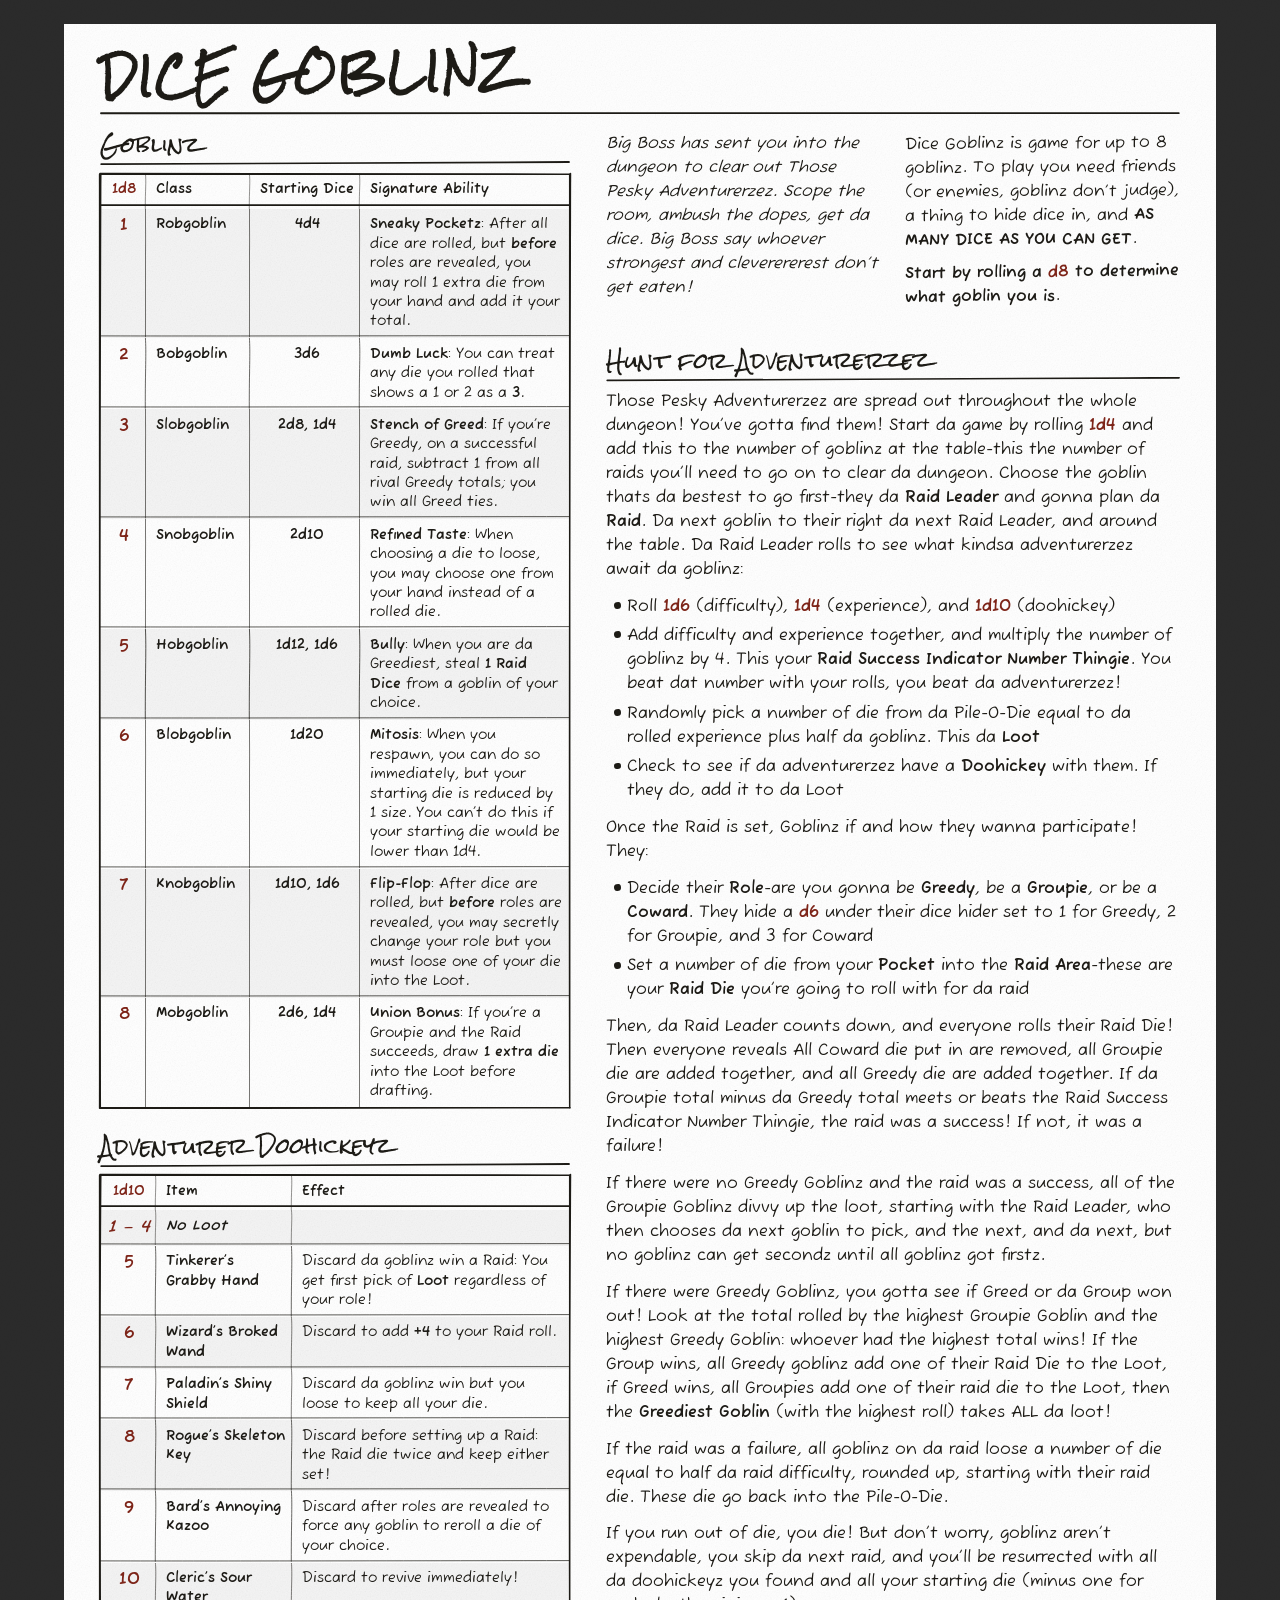
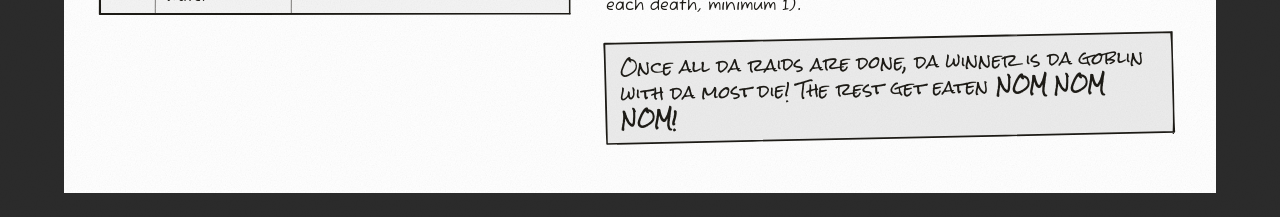
==== commit 4ff176dd: "Responsive web view; static SVG ink replaces Rough.js - Split styles: ink.css (shared hand-drawn lin" ====
--- a/index.html
+++ b/index.html
@@ -8,60 +8,60 @@
 <link rel="preconnect" href="https://fonts.googleapis.com">
 <link rel="preconnect" href="https://fonts.gstatic.com" crossorigin>
 <link href="https://fonts.googleapis.com/css2?family=Fuzzy+Bubbles:wght@400;700&family=Rock+Salt&display=swap" rel="stylesheet">
-<link rel="stylesheet" href="style.css">
+<link rel="stylesheet" href="ink.css">
+<link rel="stylesheet" href="web.css" media="screen">
+<link rel="stylesheet" href="print.css" media="print">
 </head>
 <body>
 <svg class="defs" aria-hidden="true">
   <filter id="grain"><feTurbulence type="fractalNoise" baseFrequency="0.8" numOctaves="3"/><feColorMatrix type="saturate" values="0"/></filter>
 </svg>
 
-<div class="stage">
 <div class="sheet">
   <div class="paper-grain" aria-hidden="true"></div>
 
   <header class="masthead">
-    <div class="mast-left">
-      <h1 class="wordmark">DICE GOBLINZ</h1>
-    </div>
-    <div class="mast-right">
+    <h1 class="wordmark">DICE GOBLINZ</h1>
+  </header>
+
+  <div class="body">
+    <div class="intro">
       <p class="flavor">Big Boss has sent you into the dungeon to clear out Those Pesky Adventurerzez. Scope the room, ambush the dopes, get da dice. Big Boss say whoever strongest and cleverererest don&rsquo;t get eaten!</p>
       <p class="needs">Dice Goblinz is game for up to 8 goblinz. To play you need friends (or enemies, goblinz don&rsquo;t judge), a thing to hide dice in, and <b>AS MANY DICE AS YOU CAN GET</b>.</p>
       <p class="rollup">Start by rolling a <b class="die">d8</b> to determine what goblin you is.</p>
     </div>
-  </header>
 
-  <div class="body">
     <section class="rail">
       <h2 class="zone">Goblinz</h2>
       <div class="tbl-wrap">
       <table class="tbl goblinz">
-        <thead><tr><th class="c-roll">1d8</th><th class="c-name">Class</th><th class="c-dice">Starting Dice</th><th>Signature Ability</th></tr></thead>
-        <tbody>
-          <tr><td class="c-roll">1</td><td class="c-name">Robgoblin</td><td class="c-dice">4d4</td><td><b>Sneaky Pocketz</b>: After all dice are rolled, but <b>before</b> roles are revealed, you may roll 1 extra die from your hand and add it your total.</td></tr>
-          <tr><td class="c-roll">2</td><td class="c-name">Bobgoblin</td><td class="c-dice">3d6</td><td><b>Dumb Luck</b>: You can treat any die you rolled that shows a 1 or 2 as a <b>3</b>.</td></tr>
-          <tr><td class="c-roll">3</td><td class="c-name">Slobgoblin</td><td class="c-dice">2d8, 1d4</td><td><b>Stench of Greed</b>: If you&rsquo;re Greedy, on a successful raid, subtract 1 from all rival Greedy totals; you win all Greed ties.</td></tr>
-          <tr><td class="c-roll">4</td><td class="c-name">Snobgoblin</td><td class="c-dice">2d10</td><td><b>Refined Taste</b>: When choosing a die to loose, you may choose one from your hand instead of a rolled die.</td></tr>
-          <tr><td class="c-roll">5</td><td class="c-name">Hobgoblin</td><td class="c-dice">1d12, 1d6</td><td><b>Bully</b>: When you are da Greediest, steal <b>1 Raid Dice</b> from a goblin of your choice.</td></tr>
-          <tr><td class="c-roll">6</td><td class="c-name">Blobgoblin</td><td class="c-dice">1d20</td><td><b>Mitosis</b>: When you respawn, you can do so immediately, but your starting die is reduced by 1 size. You can&rsquo;t do this if your starting die would be lower than 1d4.</td></tr>
-          <tr><td class="c-roll">7</td><td class="c-name">Knobgoblin</td><td class="c-dice">1d10, 1d6</td><td><b>Flip-Flop</b>: After dice are rolled, but <b>before</b> roles are revealed, you may secretly change your role but you must loose one of your die into the Loot.</td></tr>
-          <tr><td class="c-roll">8</td><td class="c-name">Mobgoblin</td><td class="c-dice">2d6, 1d4</td><td><b>Union Bonus</b>: If you&rsquo;re a Groupie and the Raid succeeds, draw <b>1 extra die</b> into the Loot before drafting.</td></tr>
-        </tbody>
+      <thead><tr><th class="c-roll">1d8</th><th class="c-name">Class</th><th class="c-dice">Starting Dice</th><th>Signature Ability</th></tr></thead>
+      <tbody>
+      <tr><td class="c-roll">1</td><td class="c-name">Robgoblin</td><td class="c-dice">4d4</td><td><b>Sneaky Pocketz</b>: After all dice are rolled, but <b>before</b> roles are revealed, you may roll 1 extra die from your hand and add it your total.</td></tr>
+      <tr><td class="c-roll">2</td><td class="c-name">Bobgoblin</td><td class="c-dice">3d6</td><td><b>Dumb Luck</b>: You can treat any die you rolled that shows a 1 or 2 as a <b>3</b>.</td></tr>
+      <tr><td class="c-roll">3</td><td class="c-name">Slobgoblin</td><td class="c-dice">2d8, 1d4</td><td><b>Stench of Greed</b>: If you&rsquo;re Greedy, on a successful raid, subtract 1 from all rival Greedy totals; you win all Greed ties.</td></tr>
+      <tr><td class="c-roll">4</td><td class="c-name">Snobgoblin</td><td class="c-dice">2d10</td><td><b>Refined Taste</b>: When choosing a die to loose, you may choose one from your hand instead of a rolled die.</td></tr>
+      <tr><td class="c-roll">5</td><td class="c-name">Hobgoblin</td><td class="c-dice">1d12, 1d6</td><td><b>Bully</b>: When you are da Greediest, steal <b>1 Raid Dice</b> from a goblin of your choice.</td></tr>
+      <tr><td class="c-roll">6</td><td class="c-name">Blobgoblin</td><td class="c-dice">1d20</td><td><b>Mitosis</b>: When you respawn, you can do so immediately, but your starting die is reduced by 1 size. You can&rsquo;t do this if your starting die would be lower than 1d4.</td></tr>
+      <tr><td class="c-roll">7</td><td class="c-name">Knobgoblin</td><td class="c-dice">1d10, 1d6</td><td><b>Flip-Flop</b>: After dice are rolled, but <b>before</b> roles are revealed, you may secretly change your role but you must loose one of your die into the Loot.</td></tr>
+      <tr><td class="c-roll">8</td><td class="c-name">Mobgoblin</td><td class="c-dice">2d6, 1d4</td><td><b>Union Bonus</b>: If you&rsquo;re a Groupie and the Raid succeeds, draw <b>1 extra die</b> into the Loot before drafting.</td></tr>
+      </tbody>
       </table>
       </div>
 
       <h2 class="zone">Adventurer Doohickeyz</h2>
       <div class="tbl-wrap">
       <table class="tbl doohickeyz">
-        <thead><tr><th class="c-roll">1d10</th><th class="c-name">Item</th><th>Effect</th></tr></thead>
-        <tbody>
-          <tr class="nowt"><td class="c-roll">1 &ndash; 4</td><td class="c-name">No Loot</td><td></td></tr>
-          <tr><td class="c-roll">5</td><td class="c-name">Tinkerer&rsquo;s Grabby Hand</td><td>Discard da goblinz win a Raid: You get first pick of <b>Loot</b> regardless of your role!</td></tr>
-          <tr><td class="c-roll">6</td><td class="c-name">Wizard&rsquo;s Broked Wand</td><td>Discard to add <b>+4</b> to your Raid roll.</td></tr>
-          <tr><td class="c-roll">7</td><td class="c-name">Paladin&rsquo;s Shiny Shield</td><td>Discard da goblinz win but you loose to keep all your die.</td></tr>
-          <tr><td class="c-roll">8</td><td class="c-name">Rogue&rsquo;s Skeleton Key</td><td>Discard before setting up a Raid: the Raid die twice and keep either set!</td></tr>
-          <tr><td class="c-roll">9</td><td class="c-name">Bard&rsquo;s Annoying Kazoo</td><td>Discard after roles are revealed to force any goblin to reroll a die of your choice.</td></tr>
-          <tr><td class="c-roll">10</td><td class="c-name">Cleric&rsquo;s Sour Water</td><td>Discard to revive immediately!</td></tr>
-        </tbody>
+      <thead><tr><th class="c-roll">1d10</th><th class="c-name">Item</th><th>Effect</th></tr></thead>
+      <tbody>
+      <tr class="nowt"><td class="c-roll">1 &ndash; 4</td><td class="c-name">No Loot</td><td></td></tr>
+      <tr><td class="c-roll">5</td><td class="c-name">Tinkerer&rsquo;s Grabby Hand</td><td>Discard da goblinz win a Raid: You get first pick of <b>Loot</b> regardless of your role!</td></tr>
+      <tr><td class="c-roll">6</td><td class="c-name">Wizard&rsquo;s Broked Wand</td><td>Discard to add <b>+4</b> to your Raid roll.</td></tr>
+      <tr><td class="c-roll">7</td><td class="c-name">Paladin&rsquo;s Shiny Shield</td><td>Discard da goblinz win but you loose to keep all your die.</td></tr>
+      <tr><td class="c-roll">8</td><td class="c-name">Rogue&rsquo;s Skeleton Key</td><td>Discard before setting up a Raid: the Raid die twice and keep either set!</td></tr>
+      <tr><td class="c-roll">9</td><td class="c-name">Bard&rsquo;s Annoying Kazoo</td><td>Discard after roles are revealed to force any goblin to reroll a die of your choice.</td></tr>
+      <tr><td class="c-roll">10</td><td class="c-name">Cleric&rsquo;s Sour Water</td><td>Discard to revive immediately!</td></tr>
+      </tbody>
       </table>
       </div>
     </section>
@@ -69,39 +69,35 @@
     <section class="proc">
       <h2 class="zone">Hunt for Adventurerzez</h2>
       <div class="steps">
-        <p class="lede">Those Pesky Adventurerzez are spread out throughout the whole dungeon! You&rsquo;ve gotta find them! Start da game by rolling <b class="die">1d4</b> and add this to the number of goblinz at the table-this the number of raids you&rsquo;ll need to go on to clear da dungeon. Choose the goblin thats da bestest to go first-they da <b>Raid Leader</b> and gonna plan da <b>Raid</b>. Da next goblin to their right da next Raid Leader, and around the table. Da Raid Leader rolls to see what kindsa adventurerzez await da goblinz:</p>
+      <p class="lede">Those Pesky Adventurerzez are spread out throughout the whole dungeon! You&rsquo;ve gotta find them! Start da game by rolling <b class="die">1d4</b> and add this to the number of goblinz at the table-this the number of raids you&rsquo;ll need to go on to clear da dungeon. Choose the goblin thats da bestest to go first-they da <b>Raid Leader</b> and gonna plan da <b>Raid</b>. Da next goblin to their right da next Raid Leader, and around the table. Da Raid Leader rolls to see what kindsa adventurerzez await da goblinz:</p>
 
-        <ul class="bullets">
-          <li>Roll <b class="die">1d6</b> (difficulty), <b class="die">1d4</b> (experience), and <b class="die">1d10</b> (doohickey)</li>
-          <li>Add difficulty and experience together, and multiply the number of goblinz by 4. This your <b>Raid Success Indicator Number Thingie</b>. You beat dat number with your rolls, you beat da adventurerzez!</li>
-          <li>Randomly pick a number of die from da Pile-O-Die equal to da rolled experience plus half da goblinz. This da <b>Loot</b></li>
-          <li>Check to see if da adventurerzez have a <b>Doohickey</b> with them. If they do, add it to da Loot</li>
-        </ul>
+      <ul class="bullets">
+      <li>Roll <b class="die">1d6</b> (difficulty), <b class="die">1d4</b> (experience), and <b class="die">1d10</b> (doohickey)</li>
+      <li>Add difficulty and experience together, and multiply the number of goblinz by 4. This your <b>Raid Success Indicator Number Thingie</b>. You beat dat number with your rolls, you beat da adventurerzez!</li>
+      <li>Randomly pick a number of die from da Pile-O-Die equal to da rolled experience plus half da goblinz. This da <b>Loot</b></li>
+      <li>Check to see if da adventurerzez have a <b>Doohickey</b> with them. If they do, add it to da Loot</li>
+      </ul>
 
-        <p>Once the Raid is set, Goblinz if and how they wanna participate! They:</p>
-        <ul class="bullets">
-          <li>Decide their <b>Role</b>-are you gonna be <b>Greedy</b>, be a <b>Groupie</b>, or be a <b>Coward</b>. They hide a <b class="die">d6</b> under their dice hider set to 1 for Greedy, 2 for Groupie, and 3 for Coward</li>
-          <li>Set a number of die from your <b>Pocket</b> into the <b>Raid Area</b>-these are your <b>Raid Die</b> you&rsquo;re going to roll with for da raid</li>
-        </ul>
+      <p>Once the Raid is set, Goblinz if and how they wanna participate! They:</p>
+      <ul class="bullets">
+      <li>Decide their <b>Role</b>-are you gonna be <b>Greedy</b>, be a <b>Groupie</b>, or be a <b>Coward</b>. They hide a <b class="die">d6</b> under their dice hider set to 1 for Greedy, 2 for Groupie, and 3 for Coward</li>
+      <li>Set a number of die from your <b>Pocket</b> into the <b>Raid Area</b>-these are your <b>Raid Die</b> you&rsquo;re going to roll with for da raid</li>
+      </ul>
 
-        <p>Then, da Raid Leader counts down, and everyone rolls their Raid Die! Then everyone reveals  All Coward die put in are removed, all Groupie die are added together, and all Greedy die are added together. If da Groupie total minus da Greedy total meets or beats the Raid Success Indicator Number Thingie, the raid was a success! If not, it was a failure!</p>
+      <p>Then, da Raid Leader counts down, and everyone rolls their Raid Die! Then everyone reveals  All Coward die put in are removed, all Groupie die are added together, and all Greedy die are added together. If da Groupie total minus da Greedy total meets or beats the Raid Success Indicator Number Thingie, the raid was a success! If not, it was a failure!</p>
 
-        <p>If there were no Greedy Goblinz and the raid was a success, all of the Groupie Goblinz divvy up the loot, starting with the Raid Leader, who then chooses da next goblin to pick, and the next, and da next, but no goblinz can get secondz until all goblinz got firstz.</p>
+      <p>If there were no Greedy Goblinz and the raid was a success, all of the Groupie Goblinz divvy up the loot, starting with the Raid Leader, who then chooses da next goblin to pick, and the next, and da next, but no goblinz can get secondz until all goblinz got firstz.</p>
 
-        <p>If there were Greedy Goblinz, you gotta see if Greed or da Group won out! Look at the total rolled by the highest Groupie Goblin and the highest Greedy Goblin: whoever had the highest total wins! If the Group wins, all Greedy goblinz add one of their Raid Die to the Loot, if Greed wins, all Groupies add one of their raid die to the Loot, then the <b>Greediest Goblin</b> (with the highest roll) takes ALL da loot!</p>
+      <p>If there were Greedy Goblinz, you gotta see if Greed or da Group won out! Look at the total rolled by the highest Groupie Goblin and the highest Greedy Goblin: whoever had the highest total wins! If the Group wins, all Greedy goblinz add one of their Raid Die to the Loot, if Greed wins, all Groupies add one of their raid die to the Loot, then the <b>Greediest Goblin</b> (with the highest roll) takes ALL da loot!</p>
 
-        <p>If the raid was a failure, all goblinz on da raid loose a number of die equal to half da raid difficulty, rounded up, starting with their raid die. These die go back into the Pile-O-Die.</p>
+      <p>If the raid was a failure, all goblinz on da raid loose a number of die equal to half da raid difficulty, rounded up, starting with their raid die. These die go back into the Pile-O-Die.</p>
 
-        <p>If you run out of die, you die! But don&rsquo;t worry, goblinz aren&rsquo;t expendable, you skip da next raid, and you&rsquo;ll be resurrected with all da doohickeyz you found and all your starting die (minus one for each death, minimum 1).</p>
+      <p>If you run out of die, you die! But don&rsquo;t worry, goblinz aren&rsquo;t expendable, you skip da next raid, and you&rsquo;ll be resurrected with all da doohickeyz you found and all your starting die (minus one for each death, minimum 1).</p>
       </div>
 
       <p class="win">Once all da raids are done, da winner is da goblin with da most die! The rest get eaten <b>NOM NOM NOM!</b></p>
     </section>
   </div>
 </div>
-</div>
-
-<script src="rough.js"></script>
-<script src="ink.js"></script>
 </body>
 </html>
--- a/ink.css
+++ b/ink.css
@@ -0,0 +1,47 @@
+/* ============================================================
+   Hand-inked rules. Every line on the page is one of the SVGs in
+   ink/, laid in with CSS so it follows the layout at any size and
+   inherits any tilt its element carries. No CSS borders, no script.
+   ============================================================ */
+
+/* A heavy rule under the masthead and each zone heading. */
+.masthead::after,
+.zone::after {
+  content: "";
+  position: absolute;
+  left: 0;
+  right: 0;
+  bottom: -2.5px;
+  height: 8px;
+  background: url(ink/rule-short.svg) 0 0 / 100% 100% no-repeat;
+  pointer-events: none;
+}
+.masthead::after { background-image: url(ink/rule-heavy.svg); }
+
+/* Boxes: a rough rectangle nine-sliced so the corners keep their shape
+   and the sides stretch. The outset lands the line on the edge. */
+.tbl-wrap::after,
+.win::after {
+  content: "";
+  position: absolute;
+  inset: 0;
+  border: 20px solid transparent;
+  border-image: url(ink/box.svg) 20 / 20px / 10px stretch;
+  pointer-events: none;
+}
+.win::after { border-image-source: url(ink/box-wide.svg); }
+
+/* Tables: a heavy rule under the header, a light one between rows,
+   and a light one down the right of every column but the last. */
+.tbl thead tr {
+  background: url(ink/rule-short.svg) 0 100% / 100% 8px no-repeat;
+}
+.tbl tbody tr:not(:last-child) {
+  background-image: url(ink/divider.svg);
+  background-position: 0 100%;
+  background-size: 100% 4px;
+  background-repeat: no-repeat;
+}
+.tbl :is(th, td):not(:last-child) {
+  background: url(ink/column.svg) 100% 0 / 4px 100% no-repeat;
+}
--- a/web.css
+++ b/web.css
@@ -0,0 +1,216 @@
+/* ============================================================
+   DICE GOBLINZ — Big Boss's Orderz, on a screen
+   Same ink and paper as the printed sheet, but it reflows: one
+   column on a phone, the sheet's rail | procedure split on a wide
+   screen. Lines come from ink.css.
+   ============================================================ */
+
+:root {
+  --paper: #fff;
+  --ink: #1d1b16;
+  --blood: #7d2418;
+  --wash: rgba(0, 0, 0, 0.045);
+  --wash-strong: rgba(0, 0, 0, 0.075);
+  --desk: #2b2b2b;
+
+  --font-head: "Rock Salt";
+  --font-body: "Fuzzy Bubbles";
+
+  --gutter: 1rem;
+}
+
+* { box-sizing: border-box; }
+
+html {
+  background: var(--desk);
+  color: var(--ink);
+  -webkit-text-size-adjust: 100%;
+  text-size-adjust: 100%;
+}
+body { margin: 0; }
+
+svg.defs { position: absolute; width: 0; height: 0; }
+
+/* ---------- the sheet ---------- */
+.sheet {
+  position: relative;
+  max-width: 72rem;
+  min-height: 100dvh;
+  margin: 0 auto;
+  padding: 1.6rem var(--gutter) 2.5rem;
+  background: var(--paper);
+  font-family: var(--font-body), "Comic Sans MS", cursive;
+  font-size: 1rem;
+  line-height: 1.5;
+}
+.paper-grain {
+  position: absolute;
+  inset: 0;
+  pointer-events: none;
+  background: #fff;
+  filter: url(#grain);
+  opacity: 0.11;
+  mix-blend-mode: multiply;
+}
+.sheet > :not(.paper-grain) { position: relative; }
+
+/* ---------- masthead ---------- */
+.masthead {
+  container-type: inline-size;
+  padding-bottom: 0.9rem;
+  margin-bottom: 1.1rem;
+}
+.wordmark {
+  margin: 0;
+  font-family: var(--font-head), cursive;
+  /* The wordmark is about 10.8em wide: this fills the masthead. */
+  --wordmark-share: 100cqi;
+  font-size: min(4.4rem, var(--wordmark-share) / 10.8);
+  font-weight: 800;
+  line-height: 1.1;
+  /* Rock Salt runs its letters together — without this, GOBLINZ reads
+     as GOBUNZ. */
+  letter-spacing: 0.055em;
+  transform: rotate(-1.1deg);
+  transform-origin: left bottom;
+}
+
+/* ---------- set-up text ---------- */
+.intro p { margin: 0 0 0.6rem; }
+.flavor { font-style: italic; }
+.needs { transform: rotate(-0.35deg); }
+.rollup {
+  font-weight: 700;
+  transform: rotate(-0.6deg);
+  transform-origin: left;
+}
+.die { color: var(--blood); font-weight: 700; }
+
+/* ---------- headings ---------- */
+.zone {
+  position: relative;
+  font-family: var(--font-head), cursive;
+  margin: 1.6rem 0 0.6rem;
+  padding-bottom: 0.45rem;
+  font-size: 1.3rem;
+  font-weight: 400;
+  line-height: 1.2;
+  transform: rotate(-0.25deg);
+}
+
+/* ---------- tables ---------- */
+.tbl-wrap { position: relative; }
+.tbl {
+  width: 100%;
+  border-collapse: collapse;
+  font-size: 0.95rem;
+  line-height: 1.35;
+}
+.tbl th {
+  text-align: left;
+  font-size: 0.85rem;
+  font-weight: 700;
+  padding: 0.45rem 0.5rem 0.6rem;
+}
+.tbl td {
+  padding: 0.4rem 0.5rem;
+  vertical-align: top;
+}
+.tbl tbody tr:nth-child(odd) { background-color: var(--wash); }
+
+.c-roll { width: 3rem; text-align: center; white-space: nowrap; font-weight: 700; color: var(--blood); }
+.tbl td.c-roll { font-size: 1.05rem; }
+.tbl th.c-roll { text-align: center; }
+.c-name { font-weight: 700; }
+.c-dice { text-align: center; white-space: nowrap; font-weight: 700; }
+.nowt td { font-style: italic; }
+
+/* ---------- procedure ---------- */
+.steps p { margin: 0 0 0.8rem; }
+.bullets {
+  margin: 0 0 0.8rem;
+  padding-left: 1.3rem;
+  list-style: none;
+}
+.bullets li { margin-bottom: 0.35rem; }
+.bullets li::before {
+  content: "";
+  display: inline-block;
+  width: 0.42rem;
+  height: 0.42rem;
+  margin: 0 0.4rem 0 -0.82rem;
+  background: var(--ink);
+  border-radius: 62% 38% 55% 45% / 45% 55% 45% 55%;
+  vertical-align: 0.12rem;
+}
+
+.win {
+  position: relative;
+  font-family: var(--font-head), cursive;
+  margin: 1.6rem 0.4rem 0.5rem 0;
+  padding: 0.7rem 0.9rem;
+  font-size: 1.05rem;
+  line-height: 1.55;
+  background-color: var(--wash-strong);
+  transform: rotate(-1.2deg);
+  transform-origin: left center;
+}
+
+/* ---------- phone: table rows become little cards ----------
+   The columns won't fit side by side, so each row keeps its roll down
+   the left, its name – dice on the first line, and lets the long text
+   run full width beneath. The header row goes; the cards speak for
+   themselves. */
+@media (width < 36rem) {
+  .tbl, .tbl tbody { display: block; }
+  .tbl thead { display: none; }
+  .tbl tr {
+    display: grid;
+    grid-template-columns: 2.6rem auto 1fr;
+  }
+  .doohickeyz tr { grid-template-columns: 3.4rem 1fr; }
+  .tbl .c-roll { grid-row: span 2; width: auto; }
+  .tbl td:last-child { grid-column: 2 / -1; padding-top: 0; }
+  .tbl td.c-name { padding-bottom: 0.15rem; }
+  .goblinz td.c-name { padding-right: 0; }
+  .goblinz td.c-dice { text-align: left; }
+  .goblinz td.c-dice::before {
+    content: "\2013\00a0";
+    content: "\2013\00a0" / "";
+  }
+  /* Only the roll column keeps its rule; the rest share a line. */
+  .tbl.tbl :is(.c-name, .c-dice) { background: none; }
+  .nowt td:empty { display: none; }
+}
+
+/* ---------- tablet: two-column set-up text ---------- */
+@media (width >= 36rem) {
+  :root { --gutter: 1.75rem; }
+  .intro { column-count: 2; column-gap: 1.5rem; }
+  .intro p { break-inside: avoid; }
+  .c-name { width: 9rem; }
+  .c-dice { width: 6.5rem; }
+  .doohickeyz .c-name { width: 12rem; }
+}
+
+/* ---------- wide: the sheet's own split ---------- */
+@media (width >= 64rem) {
+  html { padding: 1.5rem 0; }
+  .sheet { min-height: 0; padding: 2rem 2.25rem 2.5rem; }
+  .wordmark { --wordmark-share: 40cqi; }
+
+  .body {
+    display: grid;
+    grid-template-columns: minmax(0, 0.82fr) minmax(0, 1fr);
+    grid-template-rows: auto 1fr;
+    gap: 0.5rem 2.25rem;
+  }
+  .intro { grid-column: 2; grid-row: 1; }
+  .rail { grid-column: 1; grid-row: 1 / span 2; }
+  .proc { grid-column: 2; grid-row: 2; }
+  .rail > .zone:first-child { margin-top: 0; }
+  .tbl { font-size: 0.9rem; }
+  .c-name { width: 6.5rem; }
+  .c-dice { width: 5.25rem; }
+  .doohickeyz .c-name { width: 8.5rem; }
+}
--- a/print.css
+++ b/print.css
@@ -0,0 +1,201 @@
+/* ============================================================
+   DICE GOBLINZ — Big Boss's Orderz, print
+   One landscape US Letter sheet. Lines come from ink.css;
+   there are no CSS borders anywhere below.
+   ============================================================ */
+
+:root {
+  --paper: #fff;
+  --ink: #1d1b16;
+  /* Contrast against white paper: ink 18.2:1, blood 9.8:1. */
+  --blood: #7d2418;
+
+  /* Backgrounds are greyscale: this sheet is made to be printed. */
+  --wash: rgba(0, 0, 0, 0.045);
+  --wash-strong: rgba(0, 0, 0, 0.075);
+
+  --font-head: "Rock Salt";
+  --font-body: "Fuzzy Bubbles";
+}
+
+* { box-sizing: border-box; }
+
+html, body {
+  margin: 0;
+  padding: 0;
+  background: #fff;
+}
+
+svg.defs { position: absolute; width: 0; height: 0; }
+
+/* ---------- the sheet ---------- */
+.sheet {
+  position: relative;
+  width: 11in;
+  height: 8.5in;
+  overflow: hidden;
+  padding: 0.3in 0.34in 0.26in;
+  display: flex;
+  flex-direction: column;
+  background: #fff;
+  color: var(--ink);
+  font-family: var(--font-body), "Comic Sans MS", cursive;
+}
+.paper-grain {
+  position: absolute;
+  inset: 0;
+  pointer-events: none;
+  background: #fff;
+  filter: url(#grain);
+  opacity: 0.11;
+  mix-blend-mode: multiply;
+}
+
+/* ---------- masthead ---------- */
+.masthead {
+  position: relative;
+  display: grid;
+  grid-template-columns: 1fr 4.2in;
+  align-items: center;
+  gap: 0.22in;
+  padding-bottom: 0.12in;
+  margin-bottom: 0.11in;
+}
+.wordmark {
+  margin: 0;
+  font-family: var(--font-head), cursive;
+  font-size: 37pt;
+  font-weight: 800;
+  line-height: 1;
+  white-space: nowrap;
+  /* Rock Salt runs its letters together — without this, GOBLINZ reads
+     as GOBUNZ. */
+  letter-spacing: 0.055em;
+  transform: rotate(-1.1deg);
+  transform-origin: left bottom;
+}
+.flavor {
+  margin: 0 0 0.06in;
+  font-size: 8.6pt;
+  font-style: italic;
+  line-height: 1.26;
+}
+.needs {
+  margin: 0;
+  font-size: 8.2pt;
+  line-height: 1.26;
+  transform: rotate(-0.35deg);
+}
+.rollup {
+  margin: 0.05in 0 0;
+  font-size: 8.9pt;
+  font-weight: 700;
+  transform: rotate(-0.6deg);
+  transform-origin: left;
+}
+.die { color: var(--blood); font-weight: 700; }
+
+/* ---------- body: reference rail | procedure ---------- */
+.body {
+  display: grid;
+  grid-template-columns: 4.5in 1fr;
+  grid-template-rows: auto 1fr;
+  gap: 0.08in 0.24in;
+  flex: 1;
+  min-height: 0;
+}
+/* The set-up text sits over the procedure, in two columns, leaving the
+   masthead free for art. */
+.intro { grid-column: 2; grid-row: 1; column-count: 2; column-gap: 0.2in; }
+.rail { min-width: 0; grid-column: 1; grid-row: 1 / span 2; }
+.proc { min-width: 0; grid-column: 2; grid-row: 2; display: flex; flex-direction: column; }
+
+.zone {
+  position: relative;
+  font-family: var(--font-head), cursive;
+  margin: 0 0 0.05in;
+  padding-bottom: 0.07in;
+  font-size: 11pt;
+  font-weight: 400;
+  line-height: 1.1;
+  transform: rotate(-0.25deg);
+}
+
+/* ---------- tables ---------- */
+.tbl-wrap { position: relative; }
+.rail .tbl-wrap { margin-bottom: 0.08in; }
+
+.tbl {
+  width: 100%;
+  border-collapse: collapse;
+  font-size: 7.5pt;
+  line-height: 1.17;
+}
+.tbl th {
+  text-align: left;
+  font-size: 6.9pt;
+  font-weight: 700;
+  padding: 0.05in 0.055in 0.075in;
+
+  &.c-roll {
+    text-align: center;
+  }
+}
+.tbl td {
+  padding: 0.034in 0.055in;
+  vertical-align: top;
+}
+.tbl tbody tr:nth-child(odd) { background-color: var(--wash); }
+
+.c-roll { width: 0.36in; text-align: center; white-space: nowrap; font-size: 8.5pt; font-weight: 700; color: var(--blood); }
+.c-name { width: 0.82in; font-weight: 700; }
+.c-dice { width: 0.62in; text-align: center; white-space: nowrap; font-weight: 700; }
+.doohickeyz .c-name { width: 1.3in; }
+.nowt td { font-style: italic; }
+
+/* ---------- procedure prose ---------- */
+.steps { column-count: 2; column-gap: 0.2in; }
+.steps p { margin: 0 0 0.055in; font-size: 8.1pt; line-height: 1.32; }
+.lede { break-inside: avoid; }
+
+.bullets {
+  margin: 0 0 0.06in;
+  padding-left: 0.17in;
+  list-style: none;
+  font-size: 8.1pt;
+  line-height: 1.32;
+}
+.bullets li { margin-bottom: 0.025in; }
+.bullets li::before {
+  content: "";
+  display: inline-block;
+  width: 0.055in;
+  height: 0.055in;
+  margin: 0 0.05in 0 -0.155in;
+  background: var(--ink);
+  border-radius: 62% 38% 55% 45% / 45% 55% 45% 55%;
+  vertical-align: 0.02in;
+}
+
+/* The closing line sits where the rules end, knocked off square. */
+.win {
+  position: relative;
+  font-family: var(--font-head), cursive;
+  margin: 0.08in 0 0;
+  padding: 0.09in 0.11in;
+  font-size: 9.2pt;
+  font-weight: 400;
+  line-height: 1.4;
+  background-color: var(--wash-strong);
+  transform: rotate(-1.2deg);
+  transform-origin: left center;
+}
+
+/* ---------- print ---------- */
+@page { size: letter landscape; margin: 0; }
+
+* {
+  -webkit-print-color-adjust: exact;
+  print-color-adjust: exact;
+}
+
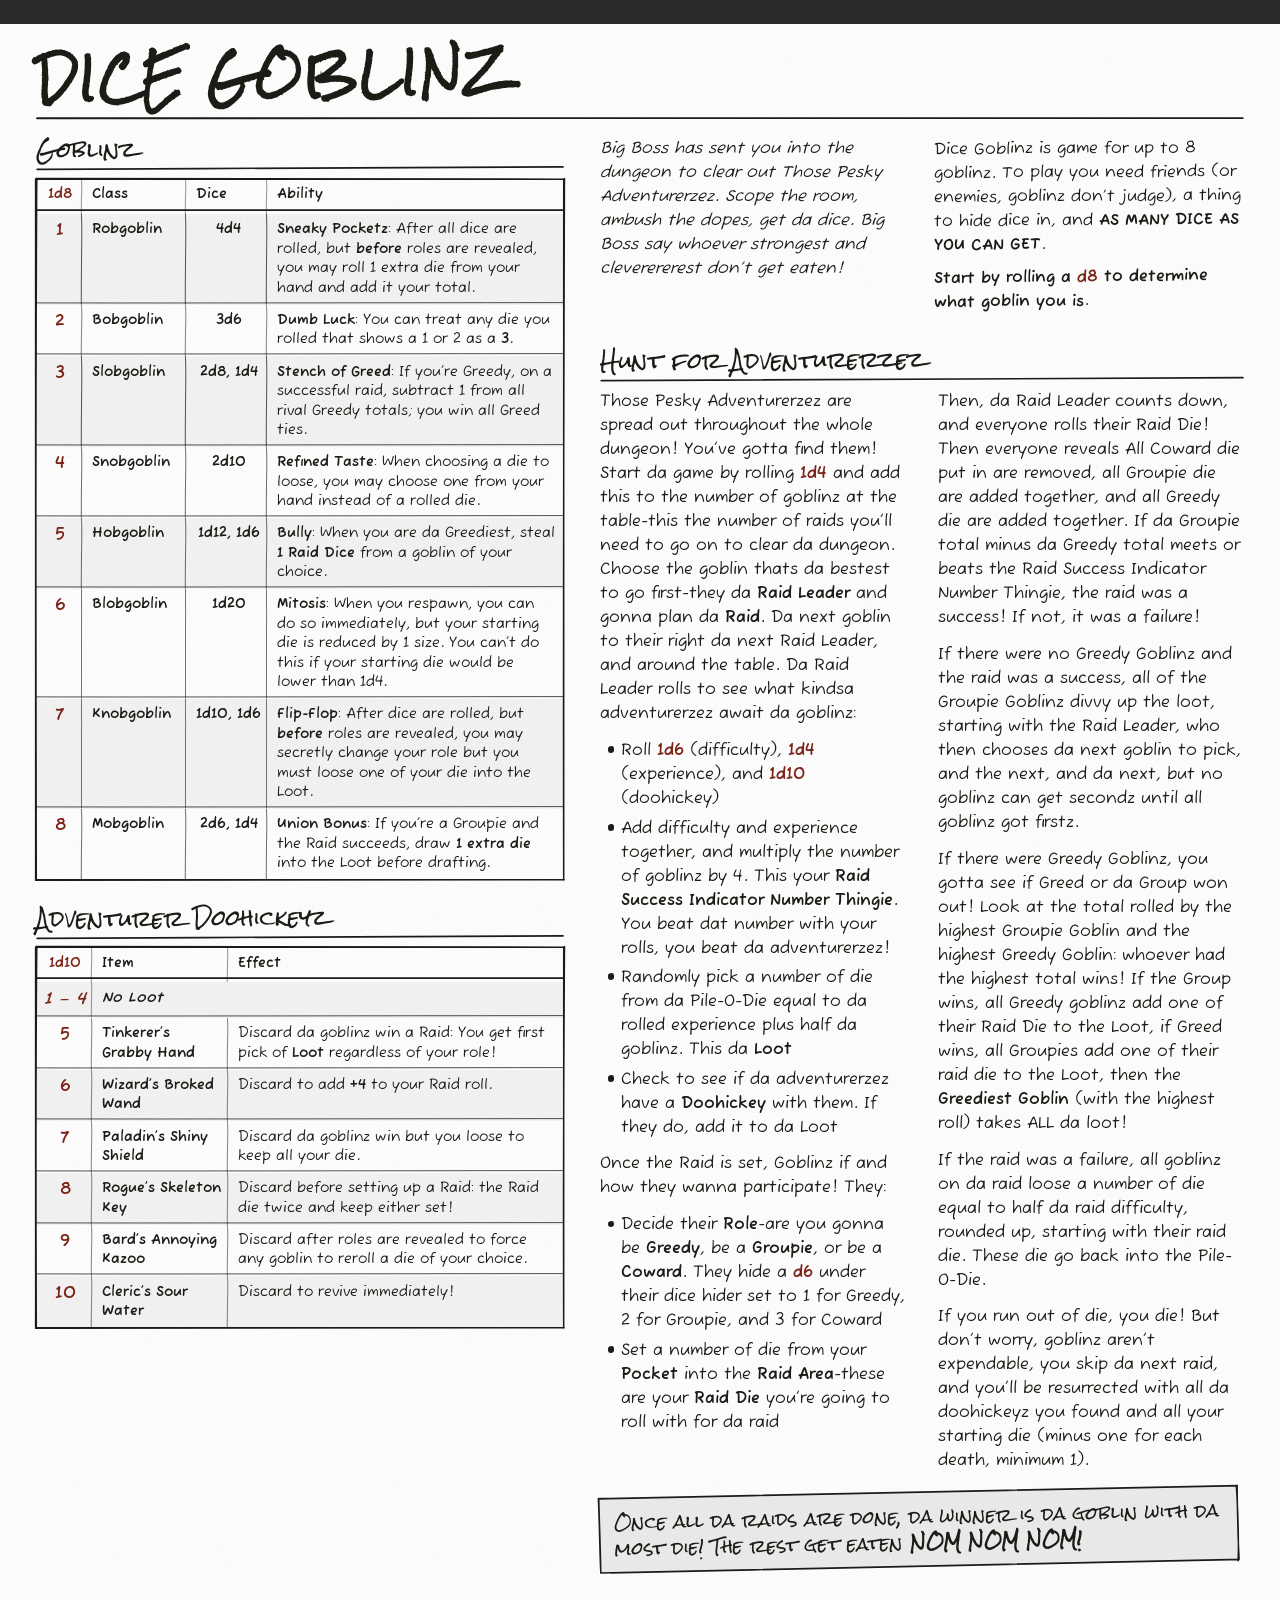
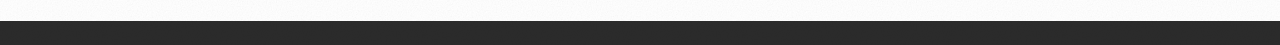
==== commit dd349f2b: "Self-host fonts; shorter table headers; wider two-column web layout - Serve Rock Salt (Apache-2.0) a" ====
--- a/index.html
+++ b/index.html
@@ -5,9 +5,9 @@
 <title>Dice Goblinz</title>
 <meta name="viewport" content="width=device-width, initial-scale=1">
 <meta name="description" content="Da rules for Dice Goblinz, on one page you can print.">
-<link rel="preconnect" href="https://fonts.googleapis.com">
-<link rel="preconnect" href="https://fonts.gstatic.com" crossorigin>
-<link href="https://fonts.googleapis.com/css2?family=Fuzzy+Bubbles:wght@400;700&family=Rock+Salt&display=swap" rel="stylesheet">
+<link rel="preload" href="fonts/fuzzy-bubbles/FuzzyBubbles-Regular.ttf" as="font" type="font/ttf" crossorigin>
+<link rel="preload" href="fonts/rock-salt/RockSalt-Regular.ttf" as="font" type="font/ttf" crossorigin>
+<link rel="stylesheet" href="fonts.css">
 <link rel="stylesheet" href="ink.css">
 <link rel="stylesheet" href="web.css" media="screen">
 <link rel="stylesheet" href="print.css" media="print">
@@ -35,7 +35,7 @@
       <h2 class="zone">Goblinz</h2>
       <div class="tbl-wrap">
       <table class="tbl goblinz">
-      <thead><tr><th class="c-roll">1d8</th><th class="c-name">Class</th><th class="c-dice">Starting Dice</th><th>Signature Ability</th></tr></thead>
+      <thead><tr><th class="c-roll">1d8</th><th class="c-name">Class</th><th class="c-dice">Dice</th><th>Ability</th></tr></thead>
       <tbody>
       <tr><td class="c-roll">1</td><td class="c-name">Robgoblin</td><td class="c-dice">4d4</td><td><b>Sneaky Pocketz</b>: After all dice are rolled, but <b>before</b> roles are revealed, you may roll 1 extra die from your hand and add it your total.</td></tr>
       <tr><td class="c-roll">2</td><td class="c-name">Bobgoblin</td><td class="c-dice">3d6</td><td><b>Dumb Luck</b>: You can treat any die you rolled that shows a 1 or 2 as a <b>3</b>.</td></tr>
@@ -54,7 +54,7 @@
       <table class="tbl doohickeyz">
       <thead><tr><th class="c-roll">1d10</th><th class="c-name">Item</th><th>Effect</th></tr></thead>
       <tbody>
-      <tr class="nowt"><td class="c-roll">1 &ndash; 4</td><td class="c-name">No Loot</td><td></td></tr>
+      <tr class="nowt"><td class="c-roll">1 &ndash; 4</td><td class="c-name" colspan="2">No Loot</td></tr>
       <tr><td class="c-roll">5</td><td class="c-name">Tinkerer&rsquo;s Grabby Hand</td><td>Discard da goblinz win a Raid: You get first pick of <b>Loot</b> regardless of your role!</td></tr>
       <tr><td class="c-roll">6</td><td class="c-name">Wizard&rsquo;s Broked Wand</td><td>Discard to add <b>+4</b> to your Raid roll.</td></tr>
       <tr><td class="c-roll">7</td><td class="c-name">Paladin&rsquo;s Shiny Shield</td><td>Discard da goblinz win but you loose to keep all your die.</td></tr>
--- a/fonts.css
+++ b/fonts.css
@@ -0,0 +1,26 @@
+/* Self-hosted type. The files are unmodified copies of the Google Fonts
+   releases; licences and credits are in fonts/README.md. */
+
+@font-face {
+  font-family: "Rock Salt";
+  font-style: normal;
+  font-weight: 400;
+  font-display: swap;
+  src: url(fonts/rock-salt/RockSalt-Regular.ttf) format("truetype");
+}
+
+@font-face {
+  font-family: "Fuzzy Bubbles";
+  font-style: normal;
+  font-weight: 400;
+  font-display: swap;
+  src: url(fonts/fuzzy-bubbles/FuzzyBubbles-Regular.ttf) format("truetype");
+}
+
+@font-face {
+  font-family: "Fuzzy Bubbles";
+  font-style: normal;
+  font-weight: 700;
+  font-display: swap;
+  src: url(fonts/fuzzy-bubbles/FuzzyBubbles-Bold.ttf) format("truetype");
+}
--- a/web.css
+++ b/web.css
@@ -34,7 +34,7 @@
 /* ---------- the sheet ---------- */
 .sheet {
   position: relative;
-  max-width: 72rem;
+  max-width: 100rem;
   min-height: 100dvh;
   margin: 0 auto;
   padding: 1.6rem var(--gutter) 2.5rem;
@@ -122,7 +122,8 @@
 .tbl td.c-roll { font-size: 1.05rem; }
 .tbl th.c-roll { text-align: center; }
 .c-name { font-weight: 700; }
-.c-dice { text-align: center; white-space: nowrap; font-weight: 700; }
+/* The dice column hugs its widest roll; the ability gets the rest. */
+.c-dice { width: 1px; text-align: center; white-space: nowrap; font-weight: 700; }
 .nowt td { font-style: italic; }
 
 /* ---------- procedure ---------- */
@@ -180,7 +181,7 @@
   }
   /* Only the roll column keeps its rule; the rest share a line. */
   .tbl.tbl :is(.c-name, .c-dice) { background: none; }
-  .nowt td:empty { display: none; }
+  .tbl .nowt td.c-name { padding-top: 0.4rem; }
 }
 
 /* ---------- tablet: two-column set-up text ---------- */
@@ -189,7 +190,6 @@
   .intro { column-count: 2; column-gap: 1.5rem; }
   .intro p { break-inside: avoid; }
   .c-name { width: 9rem; }
-  .c-dice { width: 6.5rem; }
   .doohickeyz .c-name { width: 12rem; }
 }
 
@@ -210,7 +210,10 @@
   .proc { grid-column: 2; grid-row: 2; }
   .rail > .zone:first-child { margin-top: 0; }
   .tbl { font-size: 0.9rem; }
+  /* Like the printed sheet, the rules run in two columns once there's
+     room for two comfortable measures. */
+  .steps { columns: 2 17rem; column-gap: 2rem; }
+  .steps .lede { break-inside: avoid; }
   .c-name { width: 6.5rem; }
-  .c-dice { width: 5.25rem; }
   .doohickeyz .c-name { width: 8.5rem; }
 }
--- a/print.css
+++ b/print.css
@@ -149,7 +149,7 @@
 
 .c-roll { width: 0.36in; text-align: center; white-space: nowrap; font-size: 8.5pt; font-weight: 700; color: var(--blood); }
 .c-name { width: 0.82in; font-weight: 700; }
-.c-dice { width: 0.62in; text-align: center; white-space: nowrap; font-weight: 700; }
+.c-dice { width: 1px; text-align: center; white-space: nowrap; font-weight: 700; }
 .doohickeyz .c-name { width: 1.3in; }
 .nowt td { font-style: italic; }
 
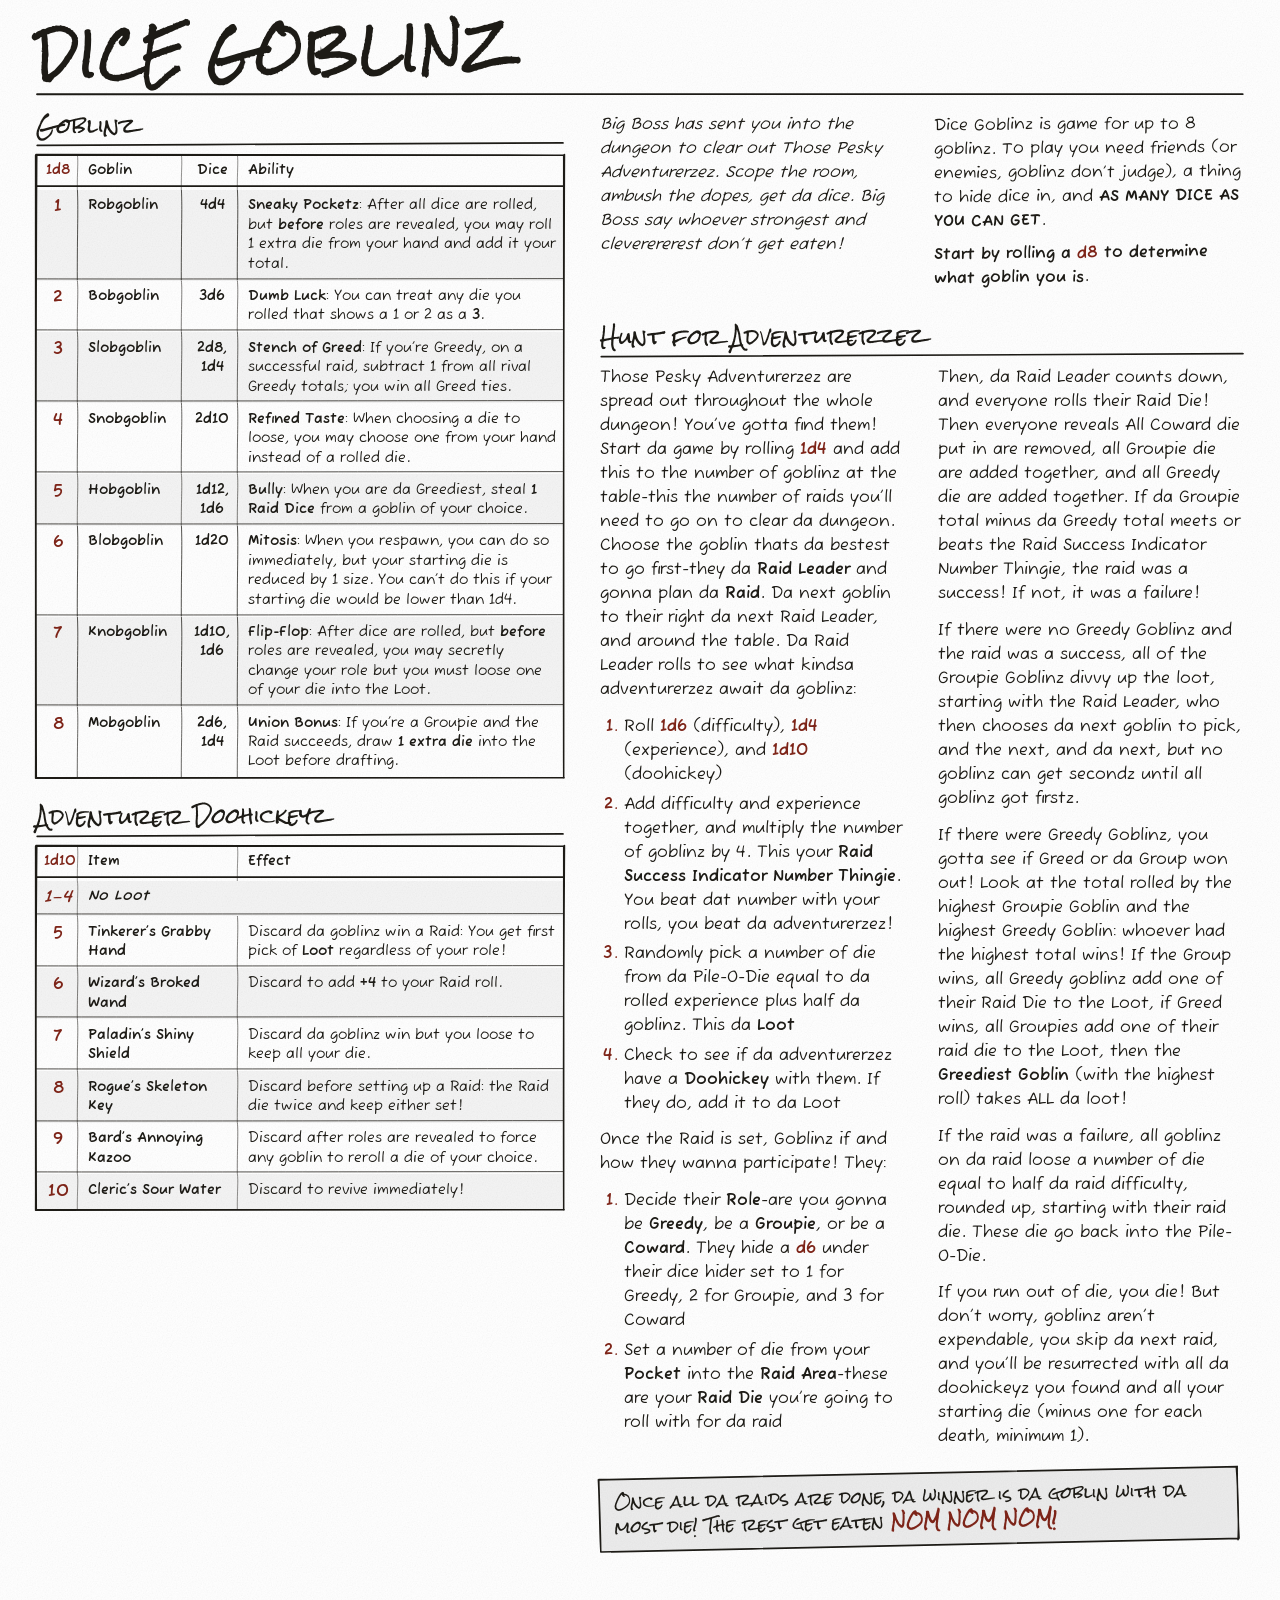
==== commit fa6aba71: "Align table grids, numbered steps, red NOM, white page margins - Both tables share one grid: roll co" ====
--- a/index.html
+++ b/index.html
@@ -35,7 +35,7 @@
       <h2 class="zone">Goblinz</h2>
       <div class="tbl-wrap">
       <table class="tbl goblinz">
-      <thead><tr><th class="c-roll">1d8</th><th class="c-name">Class</th><th class="c-dice">Dice</th><th>Ability</th></tr></thead>
+      <thead><tr><th class="c-roll">1d8</th><th class="c-name">Goblin</th><th class="c-dice">Dice</th><th>Ability</th></tr></thead>
       <tbody>
       <tr><td class="c-roll">1</td><td class="c-name">Robgoblin</td><td class="c-dice">4d4</td><td><b>Sneaky Pocketz</b>: After all dice are rolled, but <b>before</b> roles are revealed, you may roll 1 extra die from your hand and add it your total.</td></tr>
       <tr><td class="c-roll">2</td><td class="c-name">Bobgoblin</td><td class="c-dice">3d6</td><td><b>Dumb Luck</b>: You can treat any die you rolled that shows a 1 or 2 as a <b>3</b>.</td></tr>
@@ -52,9 +52,9 @@
       <h2 class="zone">Adventurer Doohickeyz</h2>
       <div class="tbl-wrap">
       <table class="tbl doohickeyz">
-      <thead><tr><th class="c-roll">1d10</th><th class="c-name">Item</th><th>Effect</th></tr></thead>
+      <thead><tr><th class="c-roll">1d10</th><th class="c-name c-item">Item</th><th>Effect</th></tr></thead>
       <tbody>
-      <tr class="nowt"><td class="c-roll">1 &ndash; 4</td><td class="c-name" colspan="2">No Loot</td></tr>
+      <tr class="nowt"><td class="c-roll">1&ndash;4</td><td class="c-name" colspan="2">No Loot</td></tr>
       <tr><td class="c-roll">5</td><td class="c-name">Tinkerer&rsquo;s Grabby Hand</td><td>Discard da goblinz win a Raid: You get first pick of <b>Loot</b> regardless of your role!</td></tr>
       <tr><td class="c-roll">6</td><td class="c-name">Wizard&rsquo;s Broked Wand</td><td>Discard to add <b>+4</b> to your Raid roll.</td></tr>
       <tr><td class="c-roll">7</td><td class="c-name">Paladin&rsquo;s Shiny Shield</td><td>Discard da goblinz win but you loose to keep all your die.</td></tr>
@@ -71,18 +71,18 @@
       <div class="steps">
       <p class="lede">Those Pesky Adventurerzez are spread out throughout the whole dungeon! You&rsquo;ve gotta find them! Start da game by rolling <b class="die">1d4</b> and add this to the number of goblinz at the table-this the number of raids you&rsquo;ll need to go on to clear da dungeon. Choose the goblin thats da bestest to go first-they da <b>Raid Leader</b> and gonna plan da <b>Raid</b>. Da next goblin to their right da next Raid Leader, and around the table. Da Raid Leader rolls to see what kindsa adventurerzez await da goblinz:</p>
 
-      <ul class="bullets">
+      <ol class="numbered">
       <li>Roll <b class="die">1d6</b> (difficulty), <b class="die">1d4</b> (experience), and <b class="die">1d10</b> (doohickey)</li>
       <li>Add difficulty and experience together, and multiply the number of goblinz by 4. This your <b>Raid Success Indicator Number Thingie</b>. You beat dat number with your rolls, you beat da adventurerzez!</li>
       <li>Randomly pick a number of die from da Pile-O-Die equal to da rolled experience plus half da goblinz. This da <b>Loot</b></li>
       <li>Check to see if da adventurerzez have a <b>Doohickey</b> with them. If they do, add it to da Loot</li>
-      </ul>
+      </ol>
 
       <p>Once the Raid is set, Goblinz if and how they wanna participate! They:</p>
-      <ul class="bullets">
+      <ol class="numbered">
       <li>Decide their <b>Role</b>-are you gonna be <b>Greedy</b>, be a <b>Groupie</b>, or be a <b>Coward</b>. They hide a <b class="die">d6</b> under their dice hider set to 1 for Greedy, 2 for Groupie, and 3 for Coward</li>
       <li>Set a number of die from your <b>Pocket</b> into the <b>Raid Area</b>-these are your <b>Raid Die</b> you&rsquo;re going to roll with for da raid</li>
-      </ul>
+      </ol>
 
       <p>Then, da Raid Leader counts down, and everyone rolls their Raid Die! Then everyone reveals  All Coward die put in are removed, all Groupie die are added together, and all Greedy die are added together. If da Groupie total minus da Greedy total meets or beats the Raid Success Indicator Number Thingie, the raid was a success! If not, it was a failure!</p>
 
--- a/web.css
+++ b/web.css
@@ -11,7 +11,6 @@
   --blood: #7d2418;
   --wash: rgba(0, 0, 0, 0.045);
   --wash-strong: rgba(0, 0, 0, 0.075);
-  --desk: #2b2b2b;
 
   --font-head: "Rock Salt";
   --font-body: "Fuzzy Bubbles";
@@ -22,7 +21,7 @@
 * { box-sizing: border-box; }
 
 html {
-  background: var(--desk);
+  background: var(--paper);
   color: var(--ink);
   -webkit-text-size-adjust: 100%;
   text-size-adjust: 100%;
@@ -102,6 +101,7 @@
 .tbl-wrap { position: relative; }
 .tbl {
   width: 100%;
+  table-layout: fixed;
   border-collapse: collapse;
   font-size: 0.95rem;
   line-height: 1.35;
@@ -118,44 +118,42 @@
 }
 .tbl tbody tr:nth-child(odd) { background-color: var(--wash); }
 
-.c-roll { width: 3rem; text-align: center; white-space: nowrap; font-weight: 700; color: var(--blood); }
+/* Both tables share one grid: the roll columns line up, Goblin + Dice
+   is exactly as wide as Item, so Ability and Effect match too. */
+.tbl {
+  --w-roll: 3rem;
+  --w-name: 7.5rem;
+  --w-dice: 4rem;
+}
+.c-roll { width: var(--w-roll); text-align: center; white-space: nowrap; font-weight: 700; color: var(--blood); }
 .tbl td.c-roll { font-size: 1.05rem; }
-.tbl th.c-roll { text-align: center; }
-.c-name { font-weight: 700; }
-/* The dice column hugs its widest roll; the ability gets the rest. */
-.c-dice { width: 1px; text-align: center; white-space: nowrap; font-weight: 700; }
+.tbl th:is(.c-roll, .c-dice) { text-align: center; }
+.c-name { width: var(--w-name); font-weight: 700; }
+.c-dice { width: var(--w-dice); text-align: center; font-weight: 700; }
+.c-item { width: calc(var(--w-name) + var(--w-dice)); }
 .nowt td { font-style: italic; }
 
 /* ---------- procedure ---------- */
 .steps p { margin: 0 0 0.8rem; }
-.bullets {
+.numbered {
   margin: 0 0 0.8rem;
-  padding-left: 1.3rem;
-  list-style: none;
-}
-.bullets li { margin-bottom: 0.35rem; }
-.bullets li::before {
-  content: "";
-  display: inline-block;
-  width: 0.42rem;
-  height: 0.42rem;
-  margin: 0 0.4rem 0 -0.82rem;
-  background: var(--ink);
-  border-radius: 62% 38% 55% 45% / 45% 55% 45% 55%;
-  vertical-align: 0.12rem;
-}
+  padding-left: 1.5rem;
+}
+.numbered li { margin-bottom: 0.35rem; }
+.numbered li::marker { color: var(--blood); font-weight: 700; }
 
 .win {
   position: relative;
   font-family: var(--font-head), cursive;
   margin: 1.6rem 0.4rem 0.5rem 0;
   padding: 0.7rem 0.9rem;
-  font-size: 1.05rem;
+  font-size: 1rem;
   line-height: 1.55;
   background-color: var(--wash-strong);
   transform: rotate(-1.2deg);
   transform-origin: left center;
 }
+.win b { color: var(--blood); }
 
 /* ---------- phone: table rows become little cards ----------
    The columns won't fit side by side, so each row keeps its roll down
@@ -173,8 +171,8 @@
   .tbl .c-roll { grid-row: span 2; width: auto; }
   .tbl td:last-child { grid-column: 2 / -1; padding-top: 0; }
   .tbl td.c-name { padding-bottom: 0.15rem; }
-  .goblinz td.c-name { padding-right: 0; }
-  .goblinz td.c-dice { text-align: left; }
+  .goblinz td.c-name { width: auto; padding-right: 0; }
+  .goblinz td.c-dice { width: auto; text-align: left; white-space: nowrap; }
   .goblinz td.c-dice::before {
     content: "\2013\00a0";
     content: "\2013\00a0" / "";
@@ -189,13 +187,10 @@
   :root { --gutter: 1.75rem; }
   .intro { column-count: 2; column-gap: 1.5rem; }
   .intro p { break-inside: avoid; }
-  .c-name { width: 9rem; }
-  .doohickeyz .c-name { width: 12rem; }
 }
 
 /* ---------- wide: the sheet's own split ---------- */
 @media (width >= 64rem) {
-  html { padding: 1.5rem 0; }
   .sheet { min-height: 0; padding: 2rem 2.25rem 2.5rem; }
   .wordmark { --wordmark-share: 40cqi; }
 
@@ -214,6 +209,5 @@
      room for two comfortable measures. */
   .steps { columns: 2 17rem; column-gap: 2rem; }
   .steps .lede { break-inside: avoid; }
-  .c-name { width: 6.5rem; }
-  .doohickeyz .c-name { width: 8.5rem; }
-}
+  .tbl { --w-roll: 2.75rem; --w-name: 6.5rem; --w-dice: 3.5rem; }
+}
--- a/print.css
+++ b/print.css
@@ -125,8 +125,14 @@
 .tbl-wrap { position: relative; }
 .rail .tbl-wrap { margin-bottom: 0.08in; }
 
+/* Both tables share one grid: the roll columns line up, Goblin + Dice
+   is exactly as wide as Item, so Ability and Effect match too. */
 .tbl {
+  --w-roll: 0.36in;
+  --w-name: 0.82in;
+  --w-dice: 0.5in;
   width: 100%;
+  table-layout: fixed;
   border-collapse: collapse;
   font-size: 7.5pt;
   line-height: 1.17;
@@ -137,7 +143,7 @@
   font-weight: 700;
   padding: 0.05in 0.055in 0.075in;
 
-  &.c-roll {
+  &.c-roll, &.c-dice {
     text-align: center;
   }
 }
@@ -147,10 +153,10 @@
 }
 .tbl tbody tr:nth-child(odd) { background-color: var(--wash); }
 
-.c-roll { width: 0.36in; text-align: center; white-space: nowrap; font-size: 8.5pt; font-weight: 700; color: var(--blood); }
-.c-name { width: 0.82in; font-weight: 700; }
-.c-dice { width: 1px; text-align: center; white-space: nowrap; font-weight: 700; }
-.doohickeyz .c-name { width: 1.3in; }
+.c-roll { width: var(--w-roll); text-align: center; white-space: nowrap; font-size: 8.5pt; font-weight: 700; color: var(--blood); }
+.c-name { width: var(--w-name); font-weight: 700; }
+.c-dice { width: var(--w-dice); text-align: center; font-weight: 700; }
+.c-item { width: calc(var(--w-name) + var(--w-dice)); }
 .nowt td { font-style: italic; }
 
 /* ---------- procedure prose ---------- */
@@ -158,24 +164,14 @@
 .steps p { margin: 0 0 0.055in; font-size: 8.1pt; line-height: 1.32; }
 .lede { break-inside: avoid; }
 
-.bullets {
+.numbered {
   margin: 0 0 0.06in;
   padding-left: 0.17in;
-  list-style: none;
   font-size: 8.1pt;
   line-height: 1.32;
 }
-.bullets li { margin-bottom: 0.025in; }
-.bullets li::before {
-  content: "";
-  display: inline-block;
-  width: 0.055in;
-  height: 0.055in;
-  margin: 0 0.05in 0 -0.155in;
-  background: var(--ink);
-  border-radius: 62% 38% 55% 45% / 45% 55% 45% 55%;
-  vertical-align: 0.02in;
-}
+.numbered li { margin-bottom: 0.025in; }
+.numbered li::marker { color: var(--blood); font-weight: 700; }
 
 /* The closing line sits where the rules end, knocked off square. */
 .win {
@@ -190,6 +186,7 @@
   transform: rotate(-1.2deg);
   transform-origin: left center;
 }
+.win b { color: var(--blood); }
 
 /* ---------- print ---------- */
 @page { size: letter landscape; margin: 0; }
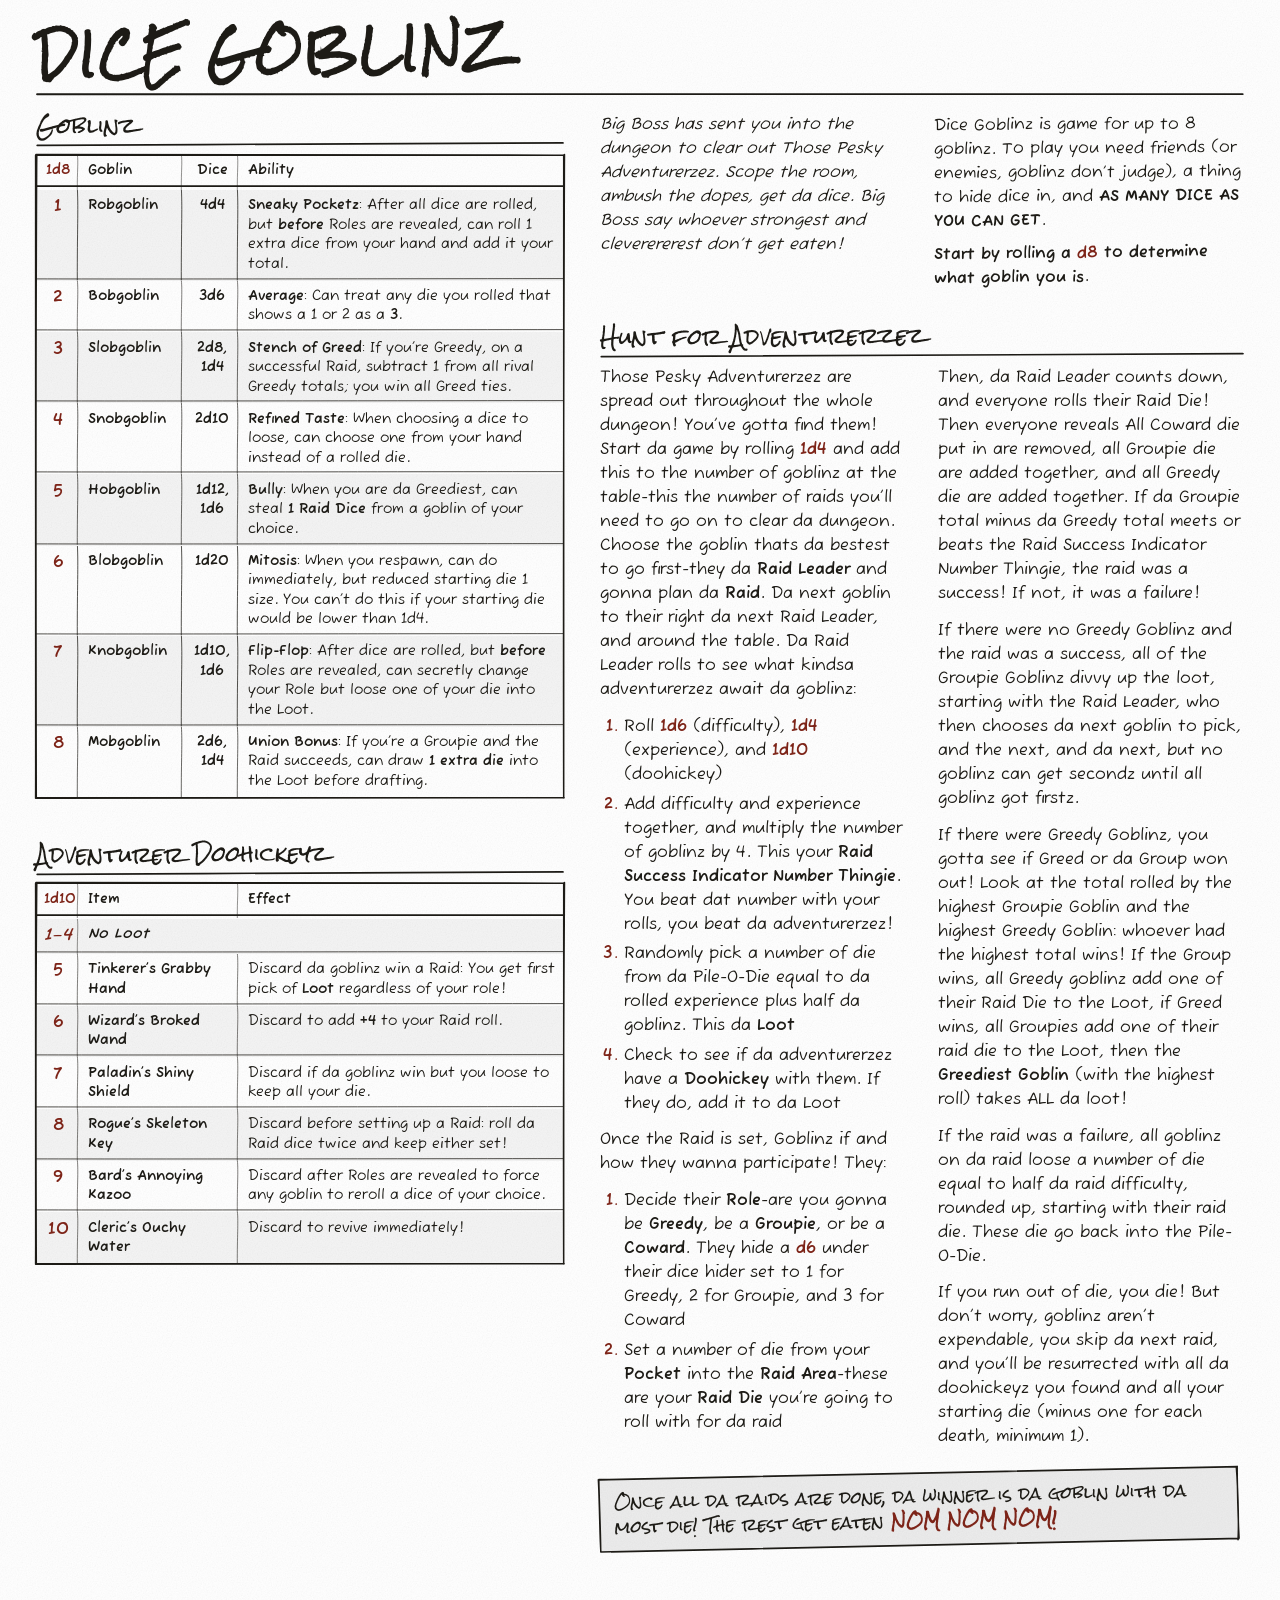
==== commit 6d94d32f: "Update rules" ====
--- a/index.html
+++ b/index.html
@@ -37,14 +37,14 @@
       <table class="tbl goblinz">
       <thead><tr><th class="c-roll">1d8</th><th class="c-name">Goblin</th><th class="c-dice">Dice</th><th>Ability</th></tr></thead>
       <tbody>
-      <tr><td class="c-roll">1</td><td class="c-name">Robgoblin</td><td class="c-dice">4d4</td><td><b>Sneaky Pocketz</b>: After all dice are rolled, but <b>before</b> roles are revealed, you may roll 1 extra die from your hand and add it your total.</td></tr>
-      <tr><td class="c-roll">2</td><td class="c-name">Bobgoblin</td><td class="c-dice">3d6</td><td><b>Dumb Luck</b>: You can treat any die you rolled that shows a 1 or 2 as a <b>3</b>.</td></tr>
-      <tr><td class="c-roll">3</td><td class="c-name">Slobgoblin</td><td class="c-dice">2d8, 1d4</td><td><b>Stench of Greed</b>: If you&rsquo;re Greedy, on a successful raid, subtract 1 from all rival Greedy totals; you win all Greed ties.</td></tr>
-      <tr><td class="c-roll">4</td><td class="c-name">Snobgoblin</td><td class="c-dice">2d10</td><td><b>Refined Taste</b>: When choosing a die to loose, you may choose one from your hand instead of a rolled die.</td></tr>
-      <tr><td class="c-roll">5</td><td class="c-name">Hobgoblin</td><td class="c-dice">1d12, 1d6</td><td><b>Bully</b>: When you are da Greediest, steal <b>1 Raid Dice</b> from a goblin of your choice.</td></tr>
-      <tr><td class="c-roll">6</td><td class="c-name">Blobgoblin</td><td class="c-dice">1d20</td><td><b>Mitosis</b>: When you respawn, you can do so immediately, but your starting die is reduced by 1 size. You can&rsquo;t do this if your starting die would be lower than 1d4.</td></tr>
-      <tr><td class="c-roll">7</td><td class="c-name">Knobgoblin</td><td class="c-dice">1d10, 1d6</td><td><b>Flip-Flop</b>: After dice are rolled, but <b>before</b> roles are revealed, you may secretly change your role but you must loose one of your die into the Loot.</td></tr>
-      <tr><td class="c-roll">8</td><td class="c-name">Mobgoblin</td><td class="c-dice">2d6, 1d4</td><td><b>Union Bonus</b>: If you&rsquo;re a Groupie and the Raid succeeds, draw <b>1 extra die</b> into the Loot before drafting.</td></tr>
+      <tr><td class="c-roll">1</td><td class="c-name">Robgoblin</td><td class="c-dice">4d4</td><td><b>Sneaky Pocketz</b>: After all dice are rolled, but <b>before</b> Roles are revealed, can roll 1 extra dice from your hand and add it your total.</td></tr>
+      <tr><td class="c-roll">2</td><td class="c-name">Bobgoblin</td><td class="c-dice">3d6</td><td><b>Average</b>: Can treat any die you rolled that shows a 1 or 2 as a <b>3</b>.</td></tr>
+      <tr><td class="c-roll">3</td><td class="c-name">Slobgoblin</td><td class="c-dice">2d8, 1d4</td><td><b>Stench of Greed</b>: If you&rsquo;re Greedy, on a successful Raid, subtract 1 from all rival Greedy totals; you win all Greed ties.</td></tr>
+      <tr><td class="c-roll">4</td><td class="c-name">Snobgoblin</td><td class="c-dice">2d10</td><td><b>Refined Taste</b>: When choosing a dice to loose, can choose one from your hand instead of a rolled die.</td></tr>
+      <tr><td class="c-roll">5</td><td class="c-name">Hobgoblin</td><td class="c-dice">1d12, 1d6</td><td><b>Bully</b>: When you are da Greediest, can steal <b>1 Raid Dice</b> from a goblin of your choice.</td></tr>
+      <tr><td class="c-roll">6</td><td class="c-name">Blobgoblin</td><td class="c-dice">1d20</td><td><b>Mitosis</b>: When you respawn, can do immediately, but reduced starting die 1 size. You can&rsquo;t do this if your starting die would be lower than 1d4.</td></tr>
+      <tr><td class="c-roll">7</td><td class="c-name">Knobgoblin</td><td class="c-dice">1d10, 1d6</td><td><b>Flip-Flop</b>: After dice are rolled, but <b>before</b> Roles are revealed, can secretly change your Role but loose one of your die into the Loot.</td></tr>
+      <tr><td class="c-roll">8</td><td class="c-name">Mobgoblin</td><td class="c-dice">2d6, 1d4</td><td><b>Union Bonus</b>: If you&rsquo;re a Groupie and the Raid succeeds, can draw <b>1 extra die</b> into the Loot before drafting.</td></tr>
       </tbody>
       </table>
       </div>
@@ -57,10 +57,10 @@
       <tr class="nowt"><td class="c-roll">1&ndash;4</td><td class="c-name" colspan="2">No Loot</td></tr>
       <tr><td class="c-roll">5</td><td class="c-name">Tinkerer&rsquo;s Grabby Hand</td><td>Discard da goblinz win a Raid: You get first pick of <b>Loot</b> regardless of your role!</td></tr>
       <tr><td class="c-roll">6</td><td class="c-name">Wizard&rsquo;s Broked Wand</td><td>Discard to add <b>+4</b> to your Raid roll.</td></tr>
-      <tr><td class="c-roll">7</td><td class="c-name">Paladin&rsquo;s Shiny Shield</td><td>Discard da goblinz win but you loose to keep all your die.</td></tr>
-      <tr><td class="c-roll">8</td><td class="c-name">Rogue&rsquo;s Skeleton Key</td><td>Discard before setting up a Raid: the Raid die twice and keep either set!</td></tr>
-      <tr><td class="c-roll">9</td><td class="c-name">Bard&rsquo;s Annoying Kazoo</td><td>Discard after roles are revealed to force any goblin to reroll a die of your choice.</td></tr>
-      <tr><td class="c-roll">10</td><td class="c-name">Cleric&rsquo;s Sour Water</td><td>Discard to revive immediately!</td></tr>
+      <tr><td class="c-roll">7</td><td class="c-name">Paladin&rsquo;s Shiny Shield</td><td>Discard if da goblinz win but you loose to keep all your die.</td></tr>
+      <tr><td class="c-roll">8</td><td class="c-name">Rogue&rsquo;s Skeleton Key</td><td>Discard before setting up a Raid: roll da Raid dice twice and keep either set!</td></tr>
+      <tr><td class="c-roll">9</td><td class="c-name">Bard&rsquo;s Annoying Kazoo</td><td>Discard after Roles are revealed to force any goblin to reroll a dice of your choice.</td></tr>
+      <tr><td class="c-roll">10</td><td class="c-name">Cleric&rsquo;s Ouchy Water</td><td>Discard to revive immediately!</td></tr>
       </tbody>
       </table>
       </div>
--- a/web.css
+++ b/web.css
@@ -99,6 +99,8 @@
 
 /* ---------- tables ---------- */
 .tbl-wrap { position: relative; }
+/* Breathing room between the two tables. */
+.rail .tbl-wrap + .zone { margin-top: 2.75rem; }
 .tbl {
   width: 100%;
   table-layout: fixed;
--- a/print.css
+++ b/print.css
@@ -34,7 +34,9 @@
   width: 11in;
   height: 8.5in;
   overflow: hidden;
-  padding: 0.3in 0.34in 0.26in;
+  /* Top and bottom are set so the white above the wordmark's ink matches
+     the white below the closing box. */
+  padding: 0.357in 0.34in 0.15in;
   display: flex;
   flex-direction: column;
   background: #fff;
@@ -58,7 +60,8 @@
   grid-template-columns: 1fr 4.2in;
   align-items: center;
   gap: 0.22in;
-  padding-bottom: 0.12in;
+  /* Rock Salt's tails hang well below the line box; this clears them. */
+  padding-bottom: 0.235in;
   margin-bottom: 0.11in;
 }
 .wordmark {
@@ -124,6 +127,8 @@
 /* ---------- tables ---------- */
 .tbl-wrap { position: relative; }
 .rail .tbl-wrap { margin-bottom: 0.08in; }
+/* Breathing room between the two tables. */
+.rail .tbl-wrap + .zone { margin-top: 0.17in; }
 
 /* Both tables share one grid: the roll columns line up, Goblin + Dice
    is exactly as wide as Item, so Ability and Effect match too. */
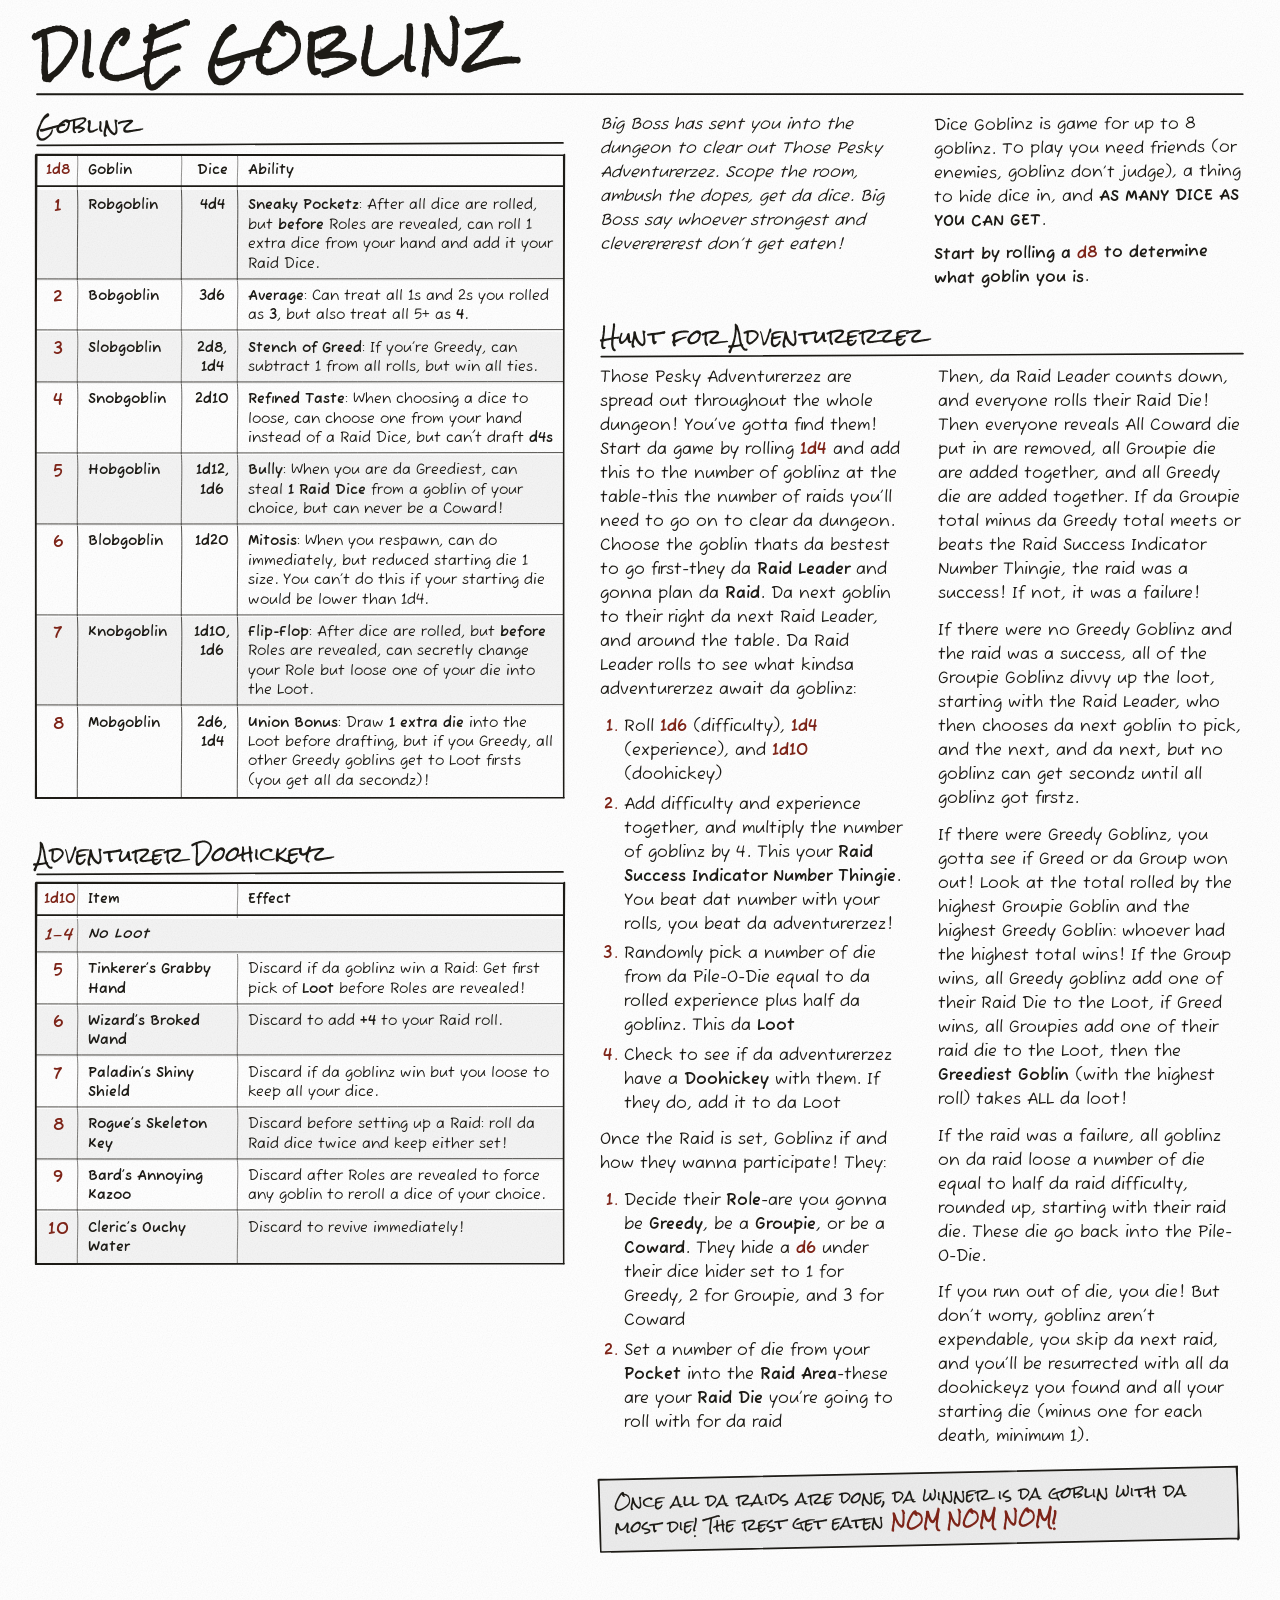
==== commit 1a7014ad: "Fixes and balance" ====
--- a/index.html
+++ b/index.html
@@ -37,14 +37,14 @@
       <table class="tbl goblinz">
       <thead><tr><th class="c-roll">1d8</th><th class="c-name">Goblin</th><th class="c-dice">Dice</th><th>Ability</th></tr></thead>
       <tbody>
-      <tr><td class="c-roll">1</td><td class="c-name">Robgoblin</td><td class="c-dice">4d4</td><td><b>Sneaky Pocketz</b>: After all dice are rolled, but <b>before</b> Roles are revealed, can roll 1 extra dice from your hand and add it your total.</td></tr>
-      <tr><td class="c-roll">2</td><td class="c-name">Bobgoblin</td><td class="c-dice">3d6</td><td><b>Average</b>: Can treat any die you rolled that shows a 1 or 2 as a <b>3</b>.</td></tr>
-      <tr><td class="c-roll">3</td><td class="c-name">Slobgoblin</td><td class="c-dice">2d8, 1d4</td><td><b>Stench of Greed</b>: If you&rsquo;re Greedy, on a successful Raid, subtract 1 from all rival Greedy totals; you win all Greed ties.</td></tr>
-      <tr><td class="c-roll">4</td><td class="c-name">Snobgoblin</td><td class="c-dice">2d10</td><td><b>Refined Taste</b>: When choosing a dice to loose, can choose one from your hand instead of a rolled die.</td></tr>
-      <tr><td class="c-roll">5</td><td class="c-name">Hobgoblin</td><td class="c-dice">1d12, 1d6</td><td><b>Bully</b>: When you are da Greediest, can steal <b>1 Raid Dice</b> from a goblin of your choice.</td></tr>
+      <tr><td class="c-roll">1</td><td class="c-name">Robgoblin</td><td class="c-dice">4d4</td><td><b>Sneaky Pocketz</b>: After all dice are rolled, but <b>before</b> Roles are revealed, can roll 1 extra dice from your hand and add it your Raid Dice.</td></tr>
+      <tr><td class="c-roll">2</td><td class="c-name">Bobgoblin</td><td class="c-dice">3d6</td><td><b>Average</b>: Can treat all 1s and 2s you rolled as <b>3</b>, but also treat all 5+ as <b>4</b>.</td></tr>
+      <tr><td class="c-roll">3</td><td class="c-name">Slobgoblin</td><td class="c-dice">2d8, 1d4</td><td><b>Stench of Greed</b>: If you&rsquo;re Greedy, can subtract 1 from all rolls, but win all ties.</td></tr>
+      <tr><td class="c-roll">4</td><td class="c-name">Snobgoblin</td><td class="c-dice">2d10</td><td><b>Refined Taste</b>: When choosing a dice to loose, can choose one from your hand instead of a Raid Dice, but can't draft <b>d4s</td></tr>
+      <tr><td class="c-roll">5</td><td class="c-name">Hobgoblin</td><td class="c-dice">1d12, 1d6</td><td><b>Bully</b>: When you are da Greediest, can steal <b>1 Raid Dice</b> from a goblin of your choice, but can never be a Coward!</td></tr>
       <tr><td class="c-roll">6</td><td class="c-name">Blobgoblin</td><td class="c-dice">1d20</td><td><b>Mitosis</b>: When you respawn, can do immediately, but reduced starting die 1 size. You can&rsquo;t do this if your starting die would be lower than 1d4.</td></tr>
       <tr><td class="c-roll">7</td><td class="c-name">Knobgoblin</td><td class="c-dice">1d10, 1d6</td><td><b>Flip-Flop</b>: After dice are rolled, but <b>before</b> Roles are revealed, can secretly change your Role but loose one of your die into the Loot.</td></tr>
-      <tr><td class="c-roll">8</td><td class="c-name">Mobgoblin</td><td class="c-dice">2d6, 1d4</td><td><b>Union Bonus</b>: If you&rsquo;re a Groupie and the Raid succeeds, can draw <b>1 extra die</b> into the Loot before drafting.</td></tr>
+      <tr><td class="c-roll">8</td><td class="c-name">Mobgoblin</td><td class="c-dice">2d6, 1d4</td><td><b>Union Bonus</b>: Draw <b>1 extra die</b> into the Loot before drafting, but if you Greedy, all other Greedy goblins get to Loot firsts (you get all da secondz)!</td></tr>
       </tbody>
       </table>
       </div>
@@ -55,9 +55,9 @@
       <thead><tr><th class="c-roll">1d10</th><th class="c-name c-item">Item</th><th>Effect</th></tr></thead>
       <tbody>
       <tr class="nowt"><td class="c-roll">1&ndash;4</td><td class="c-name" colspan="2">No Loot</td></tr>
-      <tr><td class="c-roll">5</td><td class="c-name">Tinkerer&rsquo;s Grabby Hand</td><td>Discard da goblinz win a Raid: You get first pick of <b>Loot</b> regardless of your role!</td></tr>
+      <tr><td class="c-roll">5</td><td class="c-name">Tinkerer&rsquo;s Grabby Hand</td><td>Discard if da goblinz win a Raid: Get first pick of <b>Loot</b> before Roles are revealed!</td></tr>
       <tr><td class="c-roll">6</td><td class="c-name">Wizard&rsquo;s Broked Wand</td><td>Discard to add <b>+4</b> to your Raid roll.</td></tr>
-      <tr><td class="c-roll">7</td><td class="c-name">Paladin&rsquo;s Shiny Shield</td><td>Discard if da goblinz win but you loose to keep all your die.</td></tr>
+      <tr><td class="c-roll">7</td><td class="c-name">Paladin&rsquo;s Shiny Shield</td><td>Discard if da goblinz win but you loose to keep all your dice.</td></tr>
       <tr><td class="c-roll">8</td><td class="c-name">Rogue&rsquo;s Skeleton Key</td><td>Discard before setting up a Raid: roll da Raid dice twice and keep either set!</td></tr>
       <tr><td class="c-roll">9</td><td class="c-name">Bard&rsquo;s Annoying Kazoo</td><td>Discard after Roles are revealed to force any goblin to reroll a dice of your choice.</td></tr>
       <tr><td class="c-roll">10</td><td class="c-name">Cleric&rsquo;s Ouchy Water</td><td>Discard to revive immediately!</td></tr>
